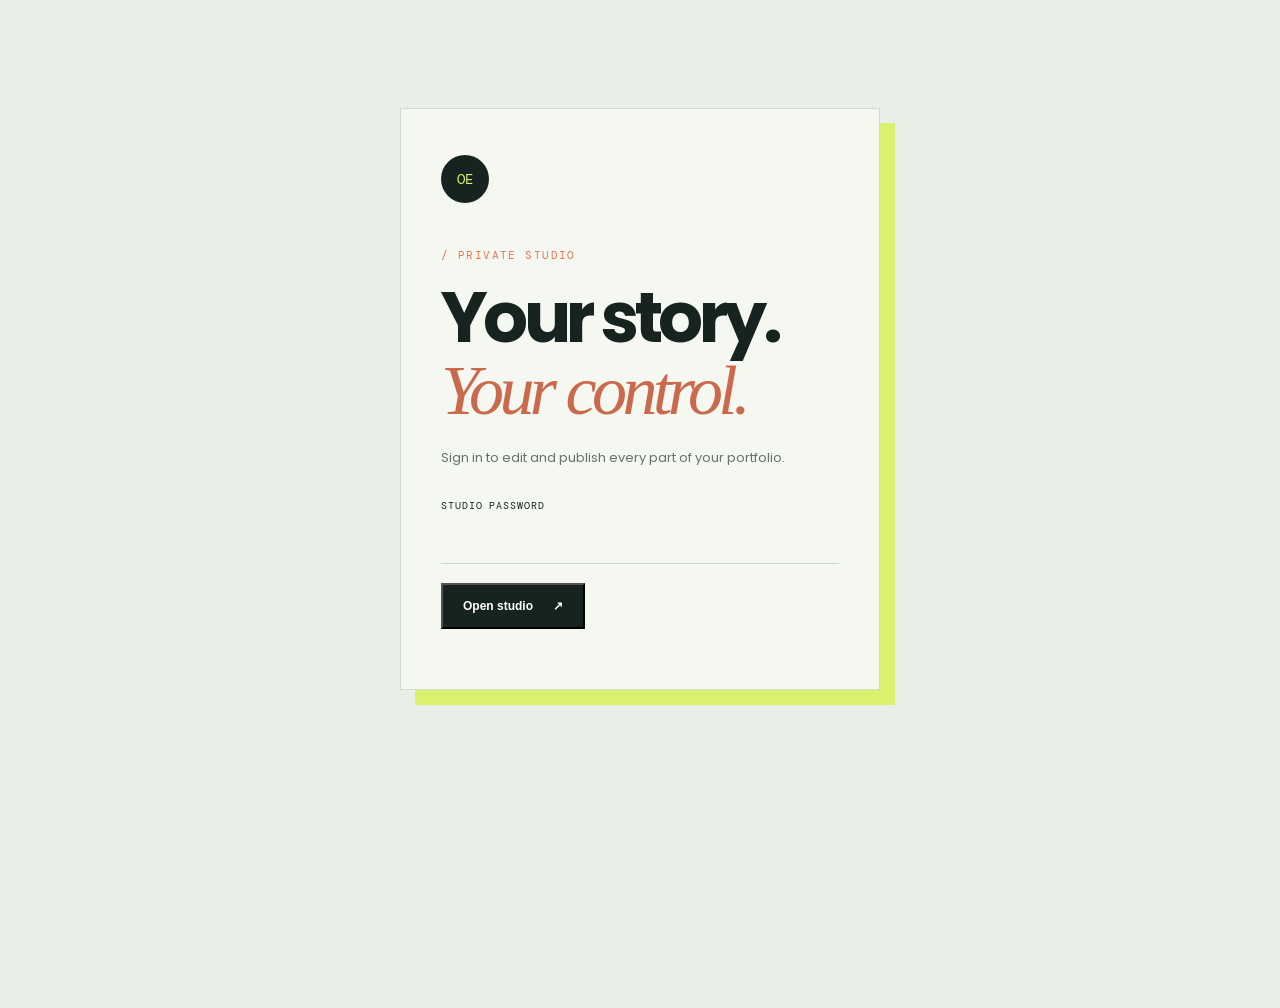
==== admin.html @ 967d9312 "Build visual portfolio studio Co-authored-by: Copilot App <223556219+Copilot@users.noreply.github.co" ====
<!doctype html>
<html lang="en">
<head><meta charset="utf-8"><meta name="viewport" content="width=device-width,initial-scale=1"><title>Omar Elbedawy — Studio</title><link rel="preconnect" href="https://fonts.googleapis.com"><link rel="preconnect" href="https://fonts.gstatic.com" crossorigin><link href="https://fonts.googleapis.com/css2?family=DM+Mono&family=Poppins:wght@400;500;600;700&display=swap" rel="stylesheet"><link rel="stylesheet" href="style.css"><link rel="stylesheet" href="admin.css"></head>
<body class="admin-body">
  <main id="login" class="login-card"><span class="brand-mark">OE</span><div class="section-label">/ PRIVATE STUDIO</div><h1>Your story.<br><em>Your control.</em></h1><p>Sign in to edit and publish every part of your portfolio.</p><form id="login-form"><label>Studio password<input id="password" type="password" required autocomplete="current-password"></label><button class="button button-primary" type="submit">Open studio <span>↗</span></button><small id="login-status"></small></form></main>
  <div id="dashboard" hidden><header class="studio-header"><a class="brand" href="/"><span>OE</span><b>Omar Elbedawy · Studio</b></a><div><span class="save-state" id="save-state">Draft not published</span><button id="logout" class="text-button">Lock studio</button></div></header><main class="studio-main"><div class="studio-intro"><div><div class="section-label">/ CONTENT CONTROL</div><h1>Make it <em>yours.</em></h1></div><p>Edit with fields, preview instantly, then publish globally when it feels right.</p></div>
    <form id="content-form">
      <section class="editor-section"><div class="editor-heading"><span>01</span><div><h2>Hero</h2><p>The first impression.</p></div></div><div class="field-grid"><label>Headline<textarea name="hero-title" rows="2"></textarea><small>Use &lt;em&gt;around words&lt;/em&gt; for the italic accent.</small></label><label>Introduction<textarea name="hero-intro" rows="4"></textarea></label></div></section>
      <section class="editor-section"><div class="editor-heading"><span>02</span><div><h2>About</h2><p>Your point of view.</p></div></div><div class="field-grid"><label>Heading<textarea name="about-title" rows="2"></textarea></label><label>Lead<textarea name="about-lead" rows="3"></textarea></label><label class="full">Body<textarea name="about-copy" rows="4"></textarea></label></div></section>
      <section class="editor-section"><div class="editor-heading"><span>03</span><div><h2>Selected work</h2><p>Show the work you want people to remember.</p></div></div><div id="project-editors"></div></section>
      <section class="editor-section"><div class="editor-heading"><span>04</span><div><h2>Roadmap</h2><p>Your journey, in chapters.</p></div></div><label>Section heading<input name="journey-title"></label><label>Section introduction<textarea name="journey-intro" rows="2"></textarea></label><div id="journey-editors"></div><button type="button" id="add-journey" class="outline-button">+ Add roadmap chapter</button></section>
      <section class="editor-section"><div class="editor-heading"><span>05</span><div><h2>Visibility</h2><p>Choose what is public.</p></div></div><div class="toggle-grid"><label><input type="checkbox" data-visible="about"><span>About</span></label><label><input type="checkbox" data-visible="work"><span>Work</span></label><label><input type="checkbox" data-visible="stack"><span>Toolkit</span></label><label><input type="checkbox" data-visible="journey"><span>Roadmap</span></label><label><input type="checkbox" data-visible="archive"><span>Archive</span></label><label><input type="checkbox" data-visible="contact"><span>Contact</span></label></div></section>
      <section class="editor-section"><div class="editor-heading"><span>06</span><div><h2>Contact</h2><p>Where opportunities find you.</p></div></div><div class="field-grid"><label>Email<input name="contact"></label><label>LinkedIn<input name="linkedin"></label><label>GitHub<input name="github"></label><label>WhatsApp<input name="whatsapp"></label></div></section>
      <section class="editor-section"><div class="editor-heading"><span>07</span><div><h2>Archive</h2><p>Achievements, certificates, and moments.</p></div></div><div class="upload-row"><label>Title<input id="file-title" placeholder="Stanford program certificate"></label><label>Short note<input id="file-description" placeholder="A summer that widened my view"></label><label class="file-picker"><input id="file" type="file"><span id="file-label">Choose image, PDF, video, or any file</span></label><button type="button" id="add-file" class="outline-button">Add to archive</button></div><div id="archive-editors"></div></section>
      <div class="bottom-actions"><button class="button button-primary" type="submit">Publish changes globally <span>↗</span></button><a class="outline-button" href="/" target="_blank">Preview public site ↗</a></div>
    </form></main></div><script src="admin.js"></script>
</body></html>
---- style.css ----
:root{--ink:#17231f;--muted:#64736b;--paper:#f5f7f1;--cream:#e8ede2;--line:#d2dbd0;--lime:#d9f16d;--orange:#ed734f;--serif:Georgia,serif;--mono:"DM Mono",monospace}*{box-sizing:border-box}html{scroll-behavior:smooth}body{margin:0;background:var(--paper);color:var(--ink);font-family:Poppins,Arial,sans-serif;overflow-x:hidden}.cursor-glow{width:280px;height:280px;position:fixed;pointer-events:none;background:radial-gradient(circle,rgba(217,241,109,.18),transparent 65%);transform:translate(-50%,-50%);z-index:0}.site-header{height:84px;display:flex;align-items:center;justify-content:space-between;max-width:1240px;margin:auto;padding:0 32px;position:relative;z-index:5}.brand{display:flex;align-items:center;gap:12px;text-decoration:none;color:var(--ink);font-size:14px;font-weight:600}.brand span{background:var(--ink);color:var(--lime);width:33px;height:33px;display:grid;place-items:center;font:500 11px var(--mono);border-radius:50%}.desktop-nav{display:flex;gap:34px;margin-left:130px}.desktop-nav a,.header-cta,.socials a,footer a{color:var(--ink);font-size:12px;text-decoration:none}.desktop-nav a:hover,.socials a:hover,footer a:hover{color:#c45d40}.header-cta{border-bottom:1px solid var(--ink);padding-bottom:4px}.header-cta span{margin-left:8px}.menu-toggle{display:none;border:0;background:none;font-size:20px}.section-wrap{max-width:1176px;margin:0 auto;padding-left:32px;padding-right:32px}.hero{min-height:670px;display:grid;grid-template-columns:1fr 1fr;align-items:center;gap:50px;padding-top:75px;padding-bottom:90px;position:relative}.eyebrow,.section-label,.project-type,.timeline-date{font:11px var(--mono);letter-spacing:.13em;text-transform:uppercase}.eyebrow{display:flex;align-items:center;gap:11px}.eyebrow i{display:block;width:28px;height:1px;background:var(--orange)}h1{font-size:clamp(48px,6vw,83px);line-height:1.03;letter-spacing:-.065em;margin:26px 0 28px;font-weight:700}h1 em,h2 em{font-family:var(--serif);font-weight:400;color:#cb694d}.hero-intro{max-width:490px;font-size:16px;line-height:1.8;color:var(--muted)}.hero-actions{display:flex;gap:14px;margin-top:35px}.button{padding:14px 20px;text-decoration:none;font-size:12px;font-weight:600;display:inline-flex;align-items:center;gap:20px;transition:.25s}.button-primary{background:var(--ink);color:white}.button-primary:hover{background:var(--orange);transform:translateY(-3px)}.button-ghost{color:var(--ink);border:1px solid var(--line)}.button-ghost:hover{border-color:var(--ink);transform:translateY(-3px)}.hero-meta{display:flex;gap:28px;margin-top:55px;color:var(--muted);font:10px var(--mono)}.hero-meta b{color:var(--orange);margin-right:6px}.hero-art{height:475px;position:relative;display:grid;place-items:center}.art-grid{position:absolute;width:100%;height:100%;background-image:linear-gradient(var(--line) 1px,transparent 1px),linear-gradient(90deg,var(--line) 1px,transparent 1px);background-size:50px 50px;mask-image:linear-gradient(to bottom,transparent,black 20%,black 75%,transparent)}.portrait-card{width:280px;height:365px;background:linear-gradient(135deg,#e9f078,#b4d4ad);position:relative;overflow:hidden;display:flex;align-items:center;justify-content:center;box-shadow:20px 20px 0 #dae3d5;transform:rotate(4deg)}.portrait-card:after{content:"";width:220px;height:330px;border:1px solid rgba(23,35,31,.3);border-radius:50% 48% 45% 53%;position:absolute;transform:rotate(-15deg);background:radial-gradient(ellipse at 55% 32%,#e87150 0 11%,transparent 12%),radial-gradient(ellipse at 47% 55%,#486c54 0 25%,transparent 26%),linear-gradient(145deg,transparent 30%,rgba(255,255,255,.3) 31% 35%,transparent 36%)}.portrait-mark{font-size:210px;line-height:1;font-weight:800;color:rgba(23,35,31,.8);position:absolute;left:23px;bottom:10px;z-index:1}.portrait-caption{position:absolute;right:20px;top:25px;font:10px/1.4 var(--mono);z-index:2}.portrait-index{position:absolute;bottom:17px;right:20px;font:9px var(--mono);z-index:2}.orbit{position:absolute;border:1px solid var(--orange);border-radius:50%;width:440px;height:150px;transform:rotate(-28deg)}.orbit-two{width:360px;height:120px;transform:rotate(60deg);border-color:var(--ink);opacity:.35}.floating-note{position:absolute;background:var(--ink);color:white;padding:12px 15px;font:10px/1.5 var(--mono);box-shadow:7px 7px 0 var(--lime)}.floating-note small{color:var(--lime)}.note-top{top:70px;left:0}.note-bottom{bottom:65px;right:0;transform:rotate(-5deg)}.marquee{background:var(--lime);padding:16px 0;overflow:hidden;white-space:nowrap}.marquee-track{display:flex;align-items:center;justify-content:space-around;gap:44px;min-width:max-content;animation:marquee 25s linear infinite;font:11px var(--mono)}.marquee b{font-size:18px;font-weight:400}@keyframes marquee{to{transform:translateX(-25%)}}.section-label{color:var(--orange)}h2{font-size:clamp(36px,4vw,60px);line-height:1.07;letter-spacing:-.055em;margin:22px 0;font-weight:600}.intro-section{padding-top:140px;padding-bottom:120px}.intro-layout{display:grid;grid-template-columns:1fr 1fr;gap:100px}.intro-layout h2{margin-top:0}.large-copy{font-size:21px;line-height:1.55;margin:0 0 23px}.muted-copy,.section-heading>p{color:var(--muted);line-height:1.75;font-size:14px}.stats-row{display:flex;border-top:1px solid var(--line);margin-top:86px;padding-top:25px;gap:16%;}.stats-row>div{display:flex;gap:14px;align-items:flex-start}.stats-row strong{font-size:45px;letter-spacing:-.07em}.stats-row strong span{font-size:20px;color:var(--orange)}.stats-row small{font:10px/1.4 var(--mono);color:var(--muted);margin-top:9px}.work-section{padding-top:100px;padding-bottom:140px}.section-heading{display:flex;justify-content:space-between;align-items:end;margin-bottom:48px}.section-heading>p{max-width:260px;margin:0}.projects{display:grid;grid-template-columns:1.35fr 1fr 1fr;gap:14px}.project-card{background:var(--cream);min-height:370px;padding:27px 25px;display:flex;flex-direction:column;transition:transform .3s,background .3s}.project-card:hover{transform:translateY(-8px);background:#e3ebd8}.project-featured{background:var(--ink);color:white}.project-featured:hover{background:#283b32}.project-top{display:flex;justify-content:space-between;align-items:center;font:10px var(--mono)}.project-number{color:var(--orange)}.project-type{color:var(--muted);font-size:9px}.project-featured .project-type{color:#a9b5ae}.project-card h3{font-size:30px;letter-spacing:-.05em;margin:90px 0 13px}.project-card h3 span:last-child{font-size:20px;float:right;color:var(--orange)}.project-card h3 .arabic{font-size:22px;font-weight:400;font-family:serif;margin-left:8px}.project-card p{font-size:12px;color:var(--muted);line-height:1.75;margin:0}.project-featured p{color:#b3c2ba}.project-bottom{margin-top:auto;padding-top:27px}.tags{display:flex;gap:6px;flex-wrap:wrap}.tags span{font:9px var(--mono);border:1px solid var(--line);padding:6px 8px}.project-featured .tags span{border-color:#52645a}.project-arrow{display:block;margin-top:20px;font:10px var(--mono)}.stack-section{padding-bottom:150px}.stack-layout{display:grid;grid-template-columns:1fr 1fr;gap:100px;margin-top:40px}.stack-layout h2{margin-top:0}.stack-group{border-top:1px solid var(--line);padding-top:20px;margin-bottom:42px}.stack-group h3{font-size:14px;font-weight:500;margin:0 0 20px;display:flex;justify-content:space-between}.stack-group h3 span{font:10px var(--mono);color:var(--orange)}.skill-list{display:flex;flex-wrap:wrap;gap:8px}.skill-list span{font-size:12px;padding:10px 13px;border:1px solid var(--line);transition:.2s}.skill-list span:hover{background:var(--lime);border-color:var(--lime);transform:rotate(-2deg)}.journey-section{padding-bottom:150px}.timeline{margin-top:55px;border-top:1px solid var(--line)}.timeline-item{display:grid;grid-template-columns:170px 1fr 10px;gap:50px;padding:30px 0;border-bottom:1px solid var(--line);position:relative}.timeline-date{padding-top:4px;color:var(--orange);font-size:10px}.timeline-item h3{font-size:18px;margin:0 0 9px}.timeline-item p{color:var(--muted);font-size:13px;line-height:1.7;margin:0;max-width:650px}.timeline-dot{width:9px;height:9px;border-radius:50%;background:var(--line);margin-top:7px}.current .timeline-dot{background:var(--orange);box-shadow:0 0 0 5px #f7ded7}.additions-section{padding-bottom:120px}.dynamic-empty{border-top:1px solid var(--line);padding-top:25px;color:var(--muted);font:12px var(--mono)}.dynamic-grid{display:grid;grid-template-columns:repeat(3,1fr);gap:14px;margin-top:25px}.dynamic-card{border:1px solid var(--line);padding:22px;background:#fff}.dynamic-card img{width:100%;height:170px;object-fit:cover;margin:-22px -22px 18px;width:calc(100% + 44px)}.dynamic-card h3{font-size:16px;margin:0 0 8px}.dynamic-card p{font-size:12px;color:var(--muted);line-height:1.6}.contact-section{background:var(--orange);color:#fff}.contact-inner{padding-top:110px;padding-bottom:100px}.contact-inner .section-label{color:#ffe0d5}.contact-inner h2{font-size:clamp(48px,6vw,85px);margin:25px 0;color:var(--ink)}.contact-inner h2 em{color:#fff}.contact-inner>p{max-width:430px;line-height:1.7;font-size:14px}.email-link{display:inline-block;color:var(--ink);font-size:clamp(18px,2.4vw,30px);font-weight:600;text-decoration:none;border-bottom:2px solid var(--ink);padding-bottom:7px;margin-top:35px}.email-link span{font-size:20px;margin-left:20px}.socials{display:flex;gap:30px;margin-top:80px}.socials a{font:11px var(--mono);color:var(--ink)}footer{background:var(--ink);color:#a9b5ae}.footer-inner{height:75px;display:flex;align-items:center;justify-content:space-between;font:10px var(--mono)}footer a{color:var(--lime);font:10px var(--mono)}.reveal{animation:rise .8s ease both}.reveal-delay{animation-delay:.2s}@keyframes rise{from{opacity:0;transform:translateY(24px)}to{opacity:1;transform:none}}@media(max-width:800px){.desktop-nav,.header-cta{display:none}.menu-toggle{display:block}.site-header{height:70px;padding:0 20px}.section-wrap{padding-left:20px;padding-right:20px}.hero{display:block;padding-top:55px;min-height:auto}.hero-art{height:420px;margin-top:40px}.hero-meta{gap:15px;flex-direction:column;margin-top:35px}.intro-section,.work-section,.stack-section,.journey-section{padding-top:85px;padding-bottom:90px}.intro-layout,.stack-layout{grid-template-columns:1fr;gap:30px}.stats-row{gap:20px;margin-top:50px;justify-content:space-between}.stats-row>div{display:block}.stats-row strong{font-size:35px;display:block}.stats-row small{display:block}.section-heading{display:block}.section-heading>p{margin-top:20px}.projects{grid-template-columns:1fr}.project-card{min-height:330px}.project-card h3{margin-top:70px}.timeline-item{grid-template-columns:90px 1fr 8px;gap:15px}.timeline-item h3{font-size:15px}.dynamic-grid{grid-template-columns:1fr}.contact-inner{padding-top:80px;padding-bottom:70px}.socials{margin-top:55px;gap:17px}.footer-inner{height:auto;padding-top:25px;padding-bottom:25px;gap:15px;flex-wrap:wrap}.floating-note{font-size:9px}.note-top{left:-5px}.portrait-card{width:245px;height:330px}}
---- admin.css ----
.admin-body{background:#e9eee6;min-height:100vh}.login-card{max-width:480px;margin:12vh auto;padding:46px 40px;background:var(--paper);border:1px solid var(--line);box-shadow:15px 15px 0 var(--lime)}.brand-mark{display:grid;place-items:center;width:48px;height:48px;background:var(--ink);color:var(--lime);border-radius:50%;font:14px var(--mono);margin-bottom:45px}.login-card h1{font-size:clamp(42px,7vw,70px);margin:20px 0}.login-card p{color:var(--muted);font-size:13px;line-height:1.7}.login-card form{margin-top:30px}.login-card label,.editor-section label{display:block;font:10px var(--mono);letter-spacing:.09em;text-transform:uppercase;margin-bottom:19px}.login-card input,.editor-section input,.editor-section textarea{font:13px Poppins,sans-serif;color:var(--ink);display:block;width:100%;padding:12px 0;border:0;border-bottom:1px solid var(--line);background:transparent;outline:none;margin-top:7px}.editor-section textarea{resize:vertical}.login-card input:focus,.editor-section input:focus,.editor-section textarea:focus{border-color:var(--orange)}.login-card small{display:block;color:var(--orange);font:10px var(--mono);margin-top:14px}.studio-header{height:75px;padding:0 5vw;display:flex;align-items:center;justify-content:space-between;border-bottom:1px solid var(--line);background:var(--paper)}.studio-header>div{display:flex;align-items:center;gap:25px}.save-state{font:10px var(--mono);color:var(--muted)}.text-button{background:none;border:0;color:var(--orange);font:10px var(--mono);cursor:pointer}.studio-main{max-width:1000px;margin:0 auto;padding:65px 32px 100px}.studio-intro{display:flex;justify-content:space-between;align-items:end;border-bottom:1px solid var(--line);padding-bottom:40px;margin-bottom:15px}.studio-intro h1{font-size:clamp(52px,7vw,84px);margin:20px 0 0}.studio-intro p{max-width:260px;color:var(--muted);font-size:13px;line-height:1.7}.editor-section{background:var(--paper);border:1px solid var(--line);padding:32px;margin-top:15px}.editor-heading{display:flex;gap:24px;align-items:flex-start;margin-bottom:32px}.editor-heading>span{font:11px var(--mono);color:var(--orange);padding-top:6px}.editor-heading h2{font-size:24px;margin:0 0 5px;letter-spacing:-.04em}.editor-heading p{font-size:12px;color:var(--muted);margin:0}.field-grid{display:grid;grid-template-columns:1fr 1fr;gap:0 35px}.field-grid .full{grid-column:1/-1}.editor-section label small{font:9px var(--mono);color:var(--muted);display:block;margin-top:8px}.editor-card{border-left:3px solid var(--lime);background:#edf1e9;padding:22px;margin:12px 0}.editor-card-header{display:flex;justify-content:space-between;align-items:center;margin-bottom:10px}.editor-card-header strong{font-size:15px}.remove-button{background:none;border:0;color:var(--orange);font:10px var(--mono);cursor:pointer}.toggle-grid{display:grid;grid-template-columns:repeat(3,1fr);gap:10px}.toggle-grid label{margin:0;text-transform:none;letter-spacing:0;font:12px Poppins}.toggle-grid label span{display:block;border:1px solid var(--line);padding:14px;cursor:pointer}.toggle-grid input{display:none}.toggle-grid input:checked+span{background:var(--lime);border-color:var(--lime)}.outline-button{display:inline-block;border:1px solid var(--ink);background:transparent;color:var(--ink);padding:12px 16px;font:11px var(--mono);text-decoration:none;cursor:pointer}.outline-button:hover{background:var(--lime);border-color:var(--lime)}.upload-row{display:grid;grid-template-columns:1fr 1fr;gap:0 25px}.file-picker{grid-column:1/-1;border:1px dashed var(--line);padding:24px;text-align:center;cursor:pointer}.file-picker input{display:none}.file-picker span{font:11px var(--mono);color:var(--muted)}.upload-row .outline-button{justify-self:start}.archive-row{display:flex;justify-content:space-between;align-items:center;border-bottom:1px solid var(--line);padding:14px 0;font-size:12px}.archive-row small{display:block;color:var(--muted);font:10px var(--mono);margin-top:4px}.bottom-actions{display:flex;gap:12px;align-items:center;margin-top:25px}.bottom-actions .button{border:0;cursor:pointer}.status-good{color:#46755a!important}.status-bad{color:var(--orange)!important}@media(max-width:700px){.login-card{margin:7vh 20px;padding:30px 25px}.studio-header{padding:0 20px}.studio-header b{display:none}.studio-main{padding:45px 20px}.studio-intro{display:block}.studio-intro p{margin-top:25px}.editor-section{padding:22px}.field-grid,.upload-row,.toggle-grid{grid-template-columns:1fr}.field-grid .full,.file-picker{grid-column:auto}.bottom-actions{align-items:stretch;flex-direction:column}.bottom-actions .outline-button{text-align:center}}
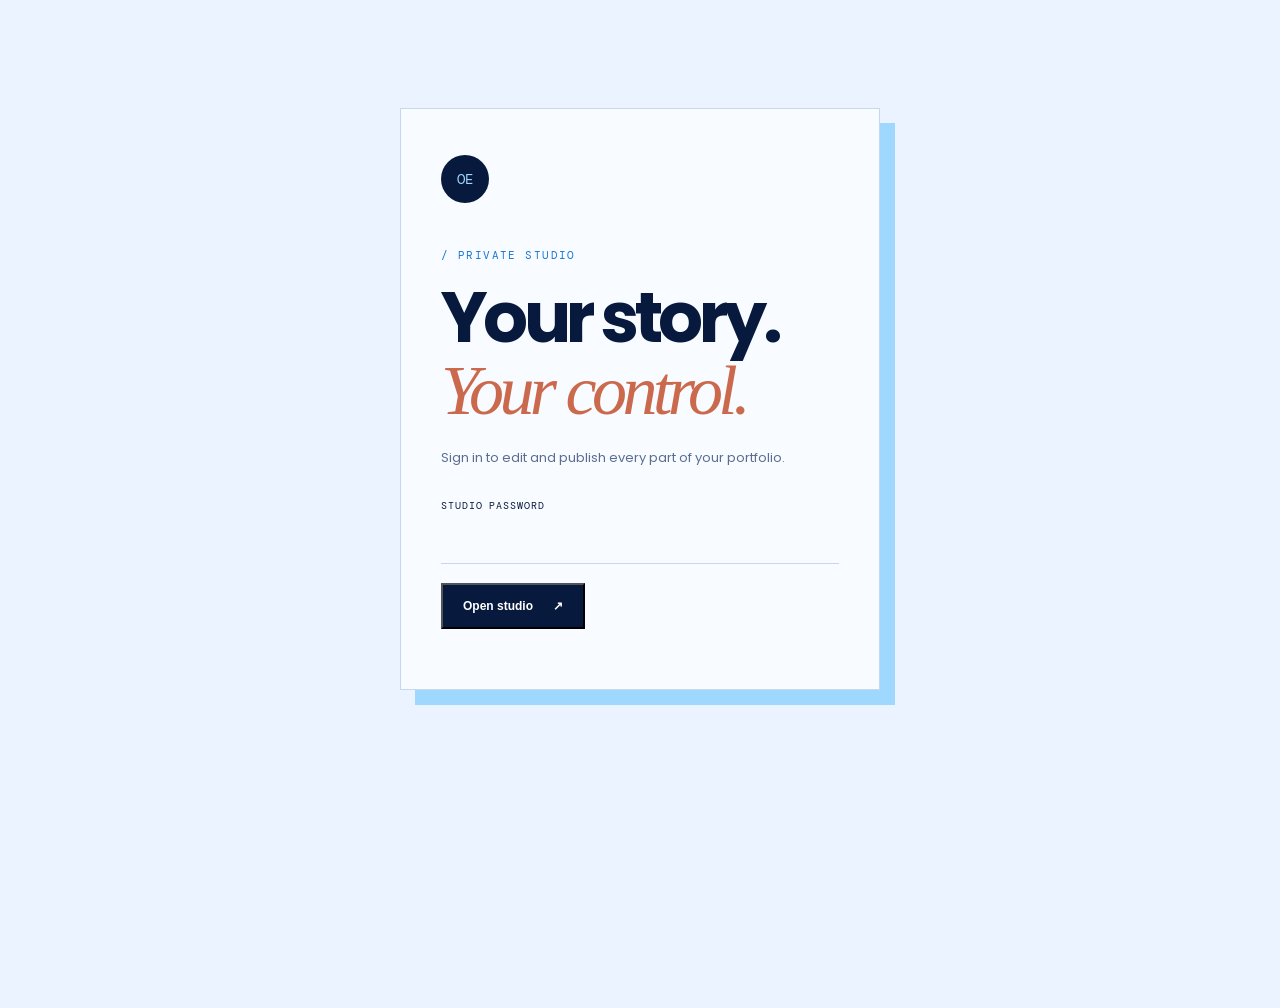
==== commit 20f6baea: "Refresh portfolio theme and studio Co-authored-by: Copilot App <223556219+Copilot@users.noreply.gith" ====
--- a/admin.html
+++ b/admin.html
@@ -1,6 +1,6 @@
 <!doctype html>
 <html lang="en">
-<head><meta charset="utf-8"><meta name="viewport" content="width=device-width,initial-scale=1"><title>Omar Elbedawy — Studio</title><link rel="preconnect" href="https://fonts.googleapis.com"><link rel="preconnect" href="https://fonts.gstatic.com" crossorigin><link href="https://fonts.googleapis.com/css2?family=DM+Mono&family=Poppins:wght@400;500;600;700&display=swap" rel="stylesheet"><link rel="stylesheet" href="style.css"><link rel="stylesheet" href="admin.css"></head>
+<head><meta charset="utf-8"><meta name="viewport" content="width=device-width,initial-scale=1"><title>Omar Elbedawy — Studio</title><link rel="preconnect" href="https://fonts.googleapis.com"><link rel="preconnect" href="https://fonts.gstatic.com" crossorigin><link href="https://fonts.googleapis.com/css2?family=DM+Mono&family=Poppins:wght@400;500;600;700&display=swap" rel="stylesheet"><link rel="icon" type="image/png" href="/favicon/favicon-96x96.png" sizes="96x96"><link rel="icon" type="image/svg+xml" href="/favicon/favicon.svg"><link rel="shortcut icon" href="/favicon/favicon.ico"><link rel="apple-touch-icon" sizes="180x180" href="/favicon/apple-touch-icon.png"><link rel="manifest" href="/favicon/site.webmanifest"><link rel="stylesheet" href="style.css"><link rel="stylesheet" href="admin.css"></head>
 <body class="admin-body">
   <main id="login" class="login-card"><span class="brand-mark">OE</span><div class="section-label">/ PRIVATE STUDIO</div><h1>Your story.<br><em>Your control.</em></h1><p>Sign in to edit and publish every part of your portfolio.</p><form id="login-form"><label>Studio password<input id="password" type="password" required autocomplete="current-password"></label><button class="button button-primary" type="submit">Open studio <span>↗</span></button><small id="login-status"></small></form></main>
   <div id="dashboard" hidden><header class="studio-header"><a class="brand" href="/"><span>OE</span><b>Omar Elbedawy · Studio</b></a><div><span class="save-state" id="save-state">Draft not published</span><button id="logout" class="text-button">Lock studio</button></div></header><main class="studio-main"><div class="studio-intro"><div><div class="section-label">/ CONTENT CONTROL</div><h1>Make it <em>yours.</em></h1></div><p>Edit with fields, preview instantly, then publish globally when it feels right.</p></div>
@@ -11,7 +11,8 @@
       <section class="editor-section"><div class="editor-heading"><span>04</span><div><h2>Roadmap</h2><p>Your journey, in chapters.</p></div></div><label>Section heading<input name="journey-title"></label><label>Section introduction<textarea name="journey-intro" rows="2"></textarea></label><div id="journey-editors"></div><button type="button" id="add-journey" class="outline-button">+ Add roadmap chapter</button></section>
       <section class="editor-section"><div class="editor-heading"><span>05</span><div><h2>Visibility</h2><p>Choose what is public.</p></div></div><div class="toggle-grid"><label><input type="checkbox" data-visible="about"><span>About</span></label><label><input type="checkbox" data-visible="work"><span>Work</span></label><label><input type="checkbox" data-visible="stack"><span>Toolkit</span></label><label><input type="checkbox" data-visible="journey"><span>Roadmap</span></label><label><input type="checkbox" data-visible="archive"><span>Archive</span></label><label><input type="checkbox" data-visible="contact"><span>Contact</span></label></div></section>
       <section class="editor-section"><div class="editor-heading"><span>06</span><div><h2>Contact</h2><p>Where opportunities find you.</p></div></div><div class="field-grid"><label>Email<input name="contact"></label><label>LinkedIn<input name="linkedin"></label><label>GitHub<input name="github"></label><label>WhatsApp<input name="whatsapp"></label></div></section>
-      <section class="editor-section"><div class="editor-heading"><span>07</span><div><h2>Archive</h2><p>Achievements, certificates, and moments.</p></div></div><div class="upload-row"><label>Title<input id="file-title" placeholder="Stanford program certificate"></label><label>Short note<input id="file-description" placeholder="A summer that widened my view"></label><label class="file-picker"><input id="file" type="file"><span id="file-label">Choose image, PDF, video, or any file</span></label><button type="button" id="add-file" class="outline-button">Add to archive</button></div><div id="archive-editors"></div></section>
+      <section class="editor-section"><div class="editor-heading"><span>07</span><div><h2>Visual direction</h2><p>Use a hosted image as the hero background. Leave blank for the abstract artwork.</p></div></div><label>Hero background image URL<input name="hero-image" type="url" placeholder="https://images.example.com/hero.jpg"></label></section>
+      <section class="editor-section"><div class="editor-heading"><span>08</span><div><h2>Archive</h2><p>Achievements, certificates, and moments.</p></div></div><div class="upload-row"><label>Title<input id="file-title" placeholder="Stanford program certificate"></label><label>Short note<input id="file-description" placeholder="A summer that widened my view"></label><label class="file-picker"><input id="file" type="file"><span id="file-label">Choose image, PDF, video, or any file</span></label><button type="button" id="add-file" class="outline-button">Add to archive</button></div><div id="archive-editors"></div></section>
       <div class="bottom-actions"><button class="button button-primary" type="submit">Publish changes globally <span>↗</span></button><a class="outline-button" href="/" target="_blank">Preview public site ↗</a></div>
     </form></main></div><script src="admin.js"></script>
 </body></html>
--- a/style.css
+++ b/style.css
@@ -1 +1,4 @@
-:root{--ink:#17231f;--muted:#64736b;--paper:#f5f7f1;--cream:#e8ede2;--line:#d2dbd0;--lime:#d9f16d;--orange:#ed734f;--serif:Georgia,serif;--mono:"DM Mono",monospace}*{box-sizing:border-box}html{scroll-behavior:smooth}body{margin:0;background:var(--paper);color:var(--ink);font-family:Poppins,Arial,sans-serif;overflow-x:hidden}.cursor-glow{width:280px;height:280px;position:fixed;pointer-events:none;background:radial-gradient(circle,rgba(217,241,109,.18),transparent 65%);transform:translate(-50%,-50%);z-index:0}.site-header{height:84px;display:flex;align-items:center;justify-content:space-between;max-width:1240px;margin:auto;padding:0 32px;position:relative;z-index:5}.brand{display:flex;align-items:center;gap:12px;text-decoration:none;color:var(--ink);font-size:14px;font-weight:600}.brand span{background:var(--ink);color:var(--lime);width:33px;height:33px;display:grid;place-items:center;font:500 11px var(--mono);border-radius:50%}.desktop-nav{display:flex;gap:34px;margin-left:130px}.desktop-nav a,.header-cta,.socials a,footer a{color:var(--ink);font-size:12px;text-decoration:none}.desktop-nav a:hover,.socials a:hover,footer a:hover{color:#c45d40}.header-cta{border-bottom:1px solid var(--ink);padding-bottom:4px}.header-cta span{margin-left:8px}.menu-toggle{display:none;border:0;background:none;font-size:20px}.section-wrap{max-width:1176px;margin:0 auto;padding-left:32px;padding-right:32px}.hero{min-height:670px;display:grid;grid-template-columns:1fr 1fr;align-items:center;gap:50px;padding-top:75px;padding-bottom:90px;position:relative}.eyebrow,.section-label,.project-type,.timeline-date{font:11px var(--mono);letter-spacing:.13em;text-transform:uppercase}.eyebrow{display:flex;align-items:center;gap:11px}.eyebrow i{display:block;width:28px;height:1px;background:var(--orange)}h1{font-size:clamp(48px,6vw,83px);line-height:1.03;letter-spacing:-.065em;margin:26px 0 28px;font-weight:700}h1 em,h2 em{font-family:var(--serif);font-weight:400;color:#cb694d}.hero-intro{max-width:490px;font-size:16px;line-height:1.8;color:var(--muted)}.hero-actions{display:flex;gap:14px;margin-top:35px}.button{padding:14px 20px;text-decoration:none;font-size:12px;font-weight:600;display:inline-flex;align-items:center;gap:20px;transition:.25s}.button-primary{background:var(--ink);color:white}.button-primary:hover{background:var(--orange);transform:translateY(-3px)}.button-ghost{color:var(--ink);border:1px solid var(--line)}.button-ghost:hover{border-color:var(--ink);transform:translateY(-3px)}.hero-meta{display:flex;gap:28px;margin-top:55px;color:var(--muted);font:10px var(--mono)}.hero-meta b{color:var(--orange);margin-right:6px}.hero-art{height:475px;position:relative;display:grid;place-items:center}.art-grid{position:absolute;width:100%;height:100%;background-image:linear-gradient(var(--line) 1px,transparent 1px),linear-gradient(90deg,var(--line) 1px,transparent 1px);background-size:50px 50px;mask-image:linear-gradient(to bottom,transparent,black 20%,black 75%,transparent)}.portrait-card{width:280px;height:365px;background:linear-gradient(135deg,#e9f078,#b4d4ad);position:relative;overflow:hidden;display:flex;align-items:center;justify-content:center;box-shadow:20px 20px 0 #dae3d5;transform:rotate(4deg)}.portrait-card:after{content:"";width:220px;height:330px;border:1px solid rgba(23,35,31,.3);border-radius:50% 48% 45% 53%;position:absolute;transform:rotate(-15deg);background:radial-gradient(ellipse at 55% 32%,#e87150 0 11%,transparent 12%),radial-gradient(ellipse at 47% 55%,#486c54 0 25%,transparent 26%),linear-gradient(145deg,transparent 30%,rgba(255,255,255,.3) 31% 35%,transparent 36%)}.portrait-mark{font-size:210px;line-height:1;font-weight:800;color:rgba(23,35,31,.8);position:absolute;left:23px;bottom:10px;z-index:1}.portrait-caption{position:absolute;right:20px;top:25px;font:10px/1.4 var(--mono);z-index:2}.portrait-index{position:absolute;bottom:17px;right:20px;font:9px var(--mono);z-index:2}.orbit{position:absolute;border:1px solid var(--orange);border-radius:50%;width:440px;height:150px;transform:rotate(-28deg)}.orbit-two{width:360px;height:120px;transform:rotate(60deg);border-color:var(--ink);opacity:.35}.floating-note{position:absolute;background:var(--ink);color:white;padding:12px 15px;font:10px/1.5 var(--mono);box-shadow:7px 7px 0 var(--lime)}.floating-note small{color:var(--lime)}.note-top{top:70px;left:0}.note-bottom{bottom:65px;right:0;transform:rotate(-5deg)}.marquee{background:var(--lime);padding:16px 0;overflow:hidden;white-space:nowrap}.marquee-track{display:flex;align-items:center;justify-content:space-around;gap:44px;min-width:max-content;animation:marquee 25s linear infinite;font:11px var(--mono)}.marquee b{font-size:18px;font-weight:400}@keyframes marquee{to{transform:translateX(-25%)}}.section-label{color:var(--orange)}h2{font-size:clamp(36px,4vw,60px);line-height:1.07;letter-spacing:-.055em;margin:22px 0;font-weight:600}.intro-section{padding-top:140px;padding-bottom:120px}.intro-layout{display:grid;grid-template-columns:1fr 1fr;gap:100px}.intro-layout h2{margin-top:0}.large-copy{font-size:21px;line-height:1.55;margin:0 0 23px}.muted-copy,.section-heading>p{color:var(--muted);line-height:1.75;font-size:14px}.stats-row{display:flex;border-top:1px solid var(--line);margin-top:86px;padding-top:25px;gap:16%;}.stats-row>div{display:flex;gap:14px;align-items:flex-start}.stats-row strong{font-size:45px;letter-spacing:-.07em}.stats-row strong span{font-size:20px;color:var(--orange)}.stats-row small{font:10px/1.4 var(--mono);color:var(--muted);margin-top:9px}.work-section{padding-top:100px;padding-bottom:140px}.section-heading{display:flex;justify-content:space-between;align-items:end;margin-bottom:48px}.section-heading>p{max-width:260px;margin:0}.projects{display:grid;grid-template-columns:1.35fr 1fr 1fr;gap:14px}.project-card{background:var(--cream);min-height:370px;padding:27px 25px;display:flex;flex-direction:column;transition:transform .3s,background .3s}.project-card:hover{transform:translateY(-8px);background:#e3ebd8}.project-featured{background:var(--ink);color:white}.project-featured:hover{background:#283b32}.project-top{display:flex;justify-content:space-between;align-items:center;font:10px var(--mono)}.project-number{color:var(--orange)}.project-type{color:var(--muted);font-size:9px}.project-featured .project-type{color:#a9b5ae}.project-card h3{font-size:30px;letter-spacing:-.05em;margin:90px 0 13px}.project-card h3 span:last-child{font-size:20px;float:right;color:var(--orange)}.project-card h3 .arabic{font-size:22px;font-weight:400;font-family:serif;margin-left:8px}.project-card p{font-size:12px;color:var(--muted);line-height:1.75;margin:0}.project-featured p{color:#b3c2ba}.project-bottom{margin-top:auto;padding-top:27px}.tags{display:flex;gap:6px;flex-wrap:wrap}.tags span{font:9px var(--mono);border:1px solid var(--line);padding:6px 8px}.project-featured .tags span{border-color:#52645a}.project-arrow{display:block;margin-top:20px;font:10px var(--mono)}.stack-section{padding-bottom:150px}.stack-layout{display:grid;grid-template-columns:1fr 1fr;gap:100px;margin-top:40px}.stack-layout h2{margin-top:0}.stack-group{border-top:1px solid var(--line);padding-top:20px;margin-bottom:42px}.stack-group h3{font-size:14px;font-weight:500;margin:0 0 20px;display:flex;justify-content:space-between}.stack-group h3 span{font:10px var(--mono);color:var(--orange)}.skill-list{display:flex;flex-wrap:wrap;gap:8px}.skill-list span{font-size:12px;padding:10px 13px;border:1px solid var(--line);transition:.2s}.skill-list span:hover{background:var(--lime);border-color:var(--lime);transform:rotate(-2deg)}.journey-section{padding-bottom:150px}.timeline{margin-top:55px;border-top:1px solid var(--line)}.timeline-item{display:grid;grid-template-columns:170px 1fr 10px;gap:50px;padding:30px 0;border-bottom:1px solid var(--line);position:relative}.timeline-date{padding-top:4px;color:var(--orange);font-size:10px}.timeline-item h3{font-size:18px;margin:0 0 9px}.timeline-item p{color:var(--muted);font-size:13px;line-height:1.7;margin:0;max-width:650px}.timeline-dot{width:9px;height:9px;border-radius:50%;background:var(--line);margin-top:7px}.current .timeline-dot{background:var(--orange);box-shadow:0 0 0 5px #f7ded7}.additions-section{padding-bottom:120px}.dynamic-empty{border-top:1px solid var(--line);padding-top:25px;color:var(--muted);font:12px var(--mono)}.dynamic-grid{display:grid;grid-template-columns:repeat(3,1fr);gap:14px;margin-top:25px}.dynamic-card{border:1px solid var(--line);padding:22px;background:#fff}.dynamic-card img{width:100%;height:170px;object-fit:cover;margin:-22px -22px 18px;width:calc(100% + 44px)}.dynamic-card h3{font-size:16px;margin:0 0 8px}.dynamic-card p{font-size:12px;color:var(--muted);line-height:1.6}.contact-section{background:var(--orange);color:#fff}.contact-inner{padding-top:110px;padding-bottom:100px}.contact-inner .section-label{color:#ffe0d5}.contact-inner h2{font-size:clamp(48px,6vw,85px);margin:25px 0;color:var(--ink)}.contact-inner h2 em{color:#fff}.contact-inner>p{max-width:430px;line-height:1.7;font-size:14px}.email-link{display:inline-block;color:var(--ink);font-size:clamp(18px,2.4vw,30px);font-weight:600;text-decoration:none;border-bottom:2px solid var(--ink);padding-bottom:7px;margin-top:35px}.email-link span{font-size:20px;margin-left:20px}.socials{display:flex;gap:30px;margin-top:80px}.socials a{font:11px var(--mono);color:var(--ink)}footer{background:var(--ink);color:#a9b5ae}.footer-inner{height:75px;display:flex;align-items:center;justify-content:space-between;font:10px var(--mono)}footer a{color:var(--lime);font:10px var(--mono)}.reveal{animation:rise .8s ease both}.reveal-delay{animation-delay:.2s}@keyframes rise{from{opacity:0;transform:translateY(24px)}to{opacity:1;transform:none}}@media(max-width:800px){.desktop-nav,.header-cta{display:none}.menu-toggle{display:block}.site-header{height:70px;padding:0 20px}.section-wrap{padding-left:20px;padding-right:20px}.hero{display:block;padding-top:55px;min-height:auto}.hero-art{height:420px;margin-top:40px}.hero-meta{gap:15px;flex-direction:column;margin-top:35px}.intro-section,.work-section,.stack-section,.journey-section{padding-top:85px;padding-bottom:90px}.intro-layout,.stack-layout{grid-template-columns:1fr;gap:30px}.stats-row{gap:20px;margin-top:50px;justify-content:space-between}.stats-row>div{display:block}.stats-row strong{font-size:35px;display:block}.stats-row small{display:block}.section-heading{display:block}.section-heading>p{margin-top:20px}.projects{grid-template-columns:1fr}.project-card{min-height:330px}.project-card h3{margin-top:70px}.timeline-item{grid-template-columns:90px 1fr 8px;gap:15px}.timeline-item h3{font-size:15px}.dynamic-grid{grid-template-columns:1fr}.contact-inner{padding-top:80px;padding-bottom:70px}.socials{margin-top:55px;gap:17px}.footer-inner{height:auto;padding-top:25px;padding-bottom:25px;gap:15px;flex-wrap:wrap}.floating-note{font-size:9px}.note-top{left:-5px}.portrait-card{width:245px;height:330px}}
+:root{--ink:#071a3d;--muted:#5b6e91;--paper:#f4f8ff;--cream:#e7f0ff;--line:#c7d7ef;--lime:#9ed8ff;--orange:#1877d2;--serif:Georgia,serif;--mono:"DM Mono",monospace}*{box-sizing:border-box}html{scroll-behavior:smooth}body{margin:0;background:var(--paper);color:var(--ink);font-family:Poppins,Arial,sans-serif;overflow-x:hidden}.cursor-glow{width:280px;height:280px;position:fixed;pointer-events:none;background:radial-gradient(circle,rgba(217,241,109,.18),transparent 65%);transform:translate(-50%,-50%);z-index:0}.site-header{height:84px;display:flex;align-items:center;justify-content:space-between;max-width:1240px;margin:auto;padding:0 32px;position:relative;z-index:5}.brand{display:flex;align-items:center;gap:12px;text-decoration:none;color:var(--ink);font-size:14px;font-weight:600}.brand span{background:var(--ink);color:var(--lime);width:33px;height:33px;display:grid;place-items:center;font:500 11px var(--mono);border-radius:50%}.desktop-nav{display:flex;gap:34px;margin-left:130px}.desktop-nav a,.header-cta,.socials a,footer a{color:var(--ink);font-size:12px;text-decoration:none}.desktop-nav a:hover,.socials a:hover,footer a:hover{color:#c45d40}.header-cta{border-bottom:1px solid var(--ink);padding-bottom:4px}.header-cta span{margin-left:8px}.menu-toggle{display:none;border:0;background:none;font-size:20px}.section-wrap{max-width:1176px;margin:0 auto;padding-left:32px;padding-right:32px}.hero{min-height:670px;display:grid;grid-template-columns:1fr 1fr;align-items:center;gap:50px;padding-top:75px;padding-bottom:90px;position:relative}.eyebrow,.section-label,.project-type,.timeline-date{font:11px var(--mono);letter-spacing:.13em;text-transform:uppercase}.eyebrow{display:flex;align-items:center;gap:11px}.eyebrow i{display:block;width:28px;height:1px;background:var(--orange)}h1{font-size:clamp(48px,6vw,83px);line-height:1.03;letter-spacing:-.065em;margin:26px 0 28px;font-weight:700}h1 em,h2 em{font-family:var(--serif);font-weight:400;color:#cb694d}.hero-intro{max-width:490px;font-size:16px;line-height:1.8;color:var(--muted)}.hero-actions{display:flex;gap:14px;margin-top:35px}.button{padding:14px 20px;text-decoration:none;font-size:12px;font-weight:600;display:inline-flex;align-items:center;gap:20px;transition:.25s}.button-primary{background:var(--ink);color:white}.button-primary:hover{background:var(--orange);transform:translateY(-3px)}.button-ghost{color:var(--ink);border:1px solid var(--line)}.button-ghost:hover{border-color:var(--ink);transform:translateY(-3px)}.hero-meta{display:flex;gap:28px;margin-top:55px;color:var(--muted);font:10px var(--mono)}.hero-meta b{color:var(--orange);margin-right:6px}.hero-art{height:475px;position:relative;display:grid;place-items:center}.art-grid{position:absolute;width:100%;height:100%;background-image:linear-gradient(var(--line) 1px,transparent 1px),linear-gradient(90deg,var(--line) 1px,transparent 1px);background-size:50px 50px;mask-image:linear-gradient(to bottom,transparent,black 20%,black 75%,transparent)}.portrait-card{width:280px;height:365px;background:linear-gradient(135deg,#e9f078,#b4d4ad);position:relative;overflow:hidden;display:flex;align-items:center;justify-content:center;box-shadow:20px 20px 0 #dae3d5;transform:rotate(4deg)}.portrait-card:after{content:"";width:220px;height:330px;border:1px solid rgba(23,35,31,.3);border-radius:50% 48% 45% 53%;position:absolute;transform:rotate(-15deg);background:radial-gradient(ellipse at 55% 32%,#e87150 0 11%,transparent 12%),radial-gradient(ellipse at 47% 55%,#486c54 0 25%,transparent 26%),linear-gradient(145deg,transparent 30%,rgba(255,255,255,.3) 31% 35%,transparent 36%)}.portrait-mark{font-size:210px;line-height:1;font-weight:800;color:rgba(23,35,31,.8);position:absolute;left:23px;bottom:10px;z-index:1}.portrait-caption{position:absolute;right:20px;top:25px;font:10px/1.4 var(--mono);z-index:2}.portrait-index{position:absolute;bottom:17px;right:20px;font:9px var(--mono);z-index:2}.orbit{position:absolute;border:1px solid var(--orange);border-radius:50%;width:440px;height:150px;transform:rotate(-28deg)}.orbit-two{width:360px;height:120px;transform:rotate(60deg);border-color:var(--ink);opacity:.35}.floating-note{position:absolute;background:var(--ink);color:white;padding:12px 15px;font:10px/1.5 var(--mono);box-shadow:7px 7px 0 var(--lime)}.floating-note small{color:var(--lime)}.note-top{top:70px;left:0}.note-bottom{bottom:65px;right:0;transform:rotate(-5deg)}.marquee{background:var(--lime);padding:16px 0;overflow:hidden;white-space:nowrap}.marquee-track{display:flex;align-items:center;justify-content:space-around;gap:44px;min-width:max-content;animation:marquee 25s linear infinite;font:11px var(--mono)}.marquee b{font-size:18px;font-weight:400}@keyframes marquee{to{transform:translateX(-25%)}}.section-label{color:var(--orange)}h2{font-size:clamp(36px,4vw,60px);line-height:1.07;letter-spacing:-.055em;margin:22px 0;font-weight:600}.intro-section{padding-top:140px;padding-bottom:120px}.intro-layout{display:grid;grid-template-columns:1fr 1fr;gap:100px}.intro-layout h2{margin-top:0}.large-copy{font-size:21px;line-height:1.55;margin:0 0 23px}.muted-copy,.section-heading>p{color:var(--muted);line-height:1.75;font-size:14px}.stats-row{display:flex;border-top:1px solid var(--line);margin-top:86px;padding-top:25px;gap:16%;}.stats-row>div{display:flex;gap:14px;align-items:flex-start}.stats-row strong{font-size:45px;letter-spacing:-.07em}.stats-row strong span{font-size:20px;color:var(--orange)}.stats-row small{font:10px/1.4 var(--mono);color:var(--muted);margin-top:9px}.work-section{padding-top:100px;padding-bottom:140px}.section-heading{display:flex;justify-content:space-between;align-items:end;margin-bottom:48px}.section-heading>p{max-width:260px;margin:0}.projects{display:grid;grid-template-columns:1.35fr 1fr 1fr;gap:14px}.project-card{background:var(--cream);min-height:370px;padding:27px 25px;display:flex;flex-direction:column;transition:transform .3s,background .3s}.project-card:hover{transform:translateY(-8px);background:#e3ebd8}.project-featured{background:var(--ink);color:white}.project-featured:hover{background:#283b32}.project-top{display:flex;justify-content:space-between;align-items:center;font:10px var(--mono)}.project-number{color:var(--orange)}.project-type{color:var(--muted);font-size:9px}.project-featured .project-type{color:#a9b5ae}.project-card h3{font-size:30px;letter-spacing:-.05em;margin:90px 0 13px}.project-card h3 span:last-child{font-size:20px;float:right;color:var(--orange)}.project-card h3 .arabic{font-size:22px;font-weight:400;font-family:serif;margin-left:8px}.project-card p{font-size:12px;color:var(--muted);line-height:1.75;margin:0}.project-featured p{color:#b3c2ba}.project-bottom{margin-top:auto;padding-top:27px}.tags{display:flex;gap:6px;flex-wrap:wrap}.tags span{font:9px var(--mono);border:1px solid var(--line);padding:6px 8px}.project-featured .tags span{border-color:#52645a}.project-arrow{display:block;margin-top:20px;font:10px var(--mono)}.stack-section{padding-bottom:150px}.stack-layout{display:grid;grid-template-columns:1fr 1fr;gap:100px;margin-top:40px}.stack-layout h2{margin-top:0}.stack-group{border-top:1px solid var(--line);padding-top:20px;margin-bottom:42px}.stack-group h3{font-size:14px;font-weight:500;margin:0 0 20px;display:flex;justify-content:space-between}.stack-group h3 span{font:10px var(--mono);color:var(--orange)}.skill-list{display:flex;flex-wrap:wrap;gap:8px}.skill-list span{font-size:12px;padding:10px 13px;border:1px solid var(--line);transition:.2s}.skill-list span:hover{background:var(--lime);border-color:var(--lime);transform:rotate(-2deg)}.journey-section{padding-bottom:150px}.timeline{margin-top:55px;border-top:1px solid var(--line)}.timeline-item{display:grid;grid-template-columns:170px 1fr 10px;gap:50px;padding:30px 0;border-bottom:1px solid var(--line);position:relative}.timeline-date{padding-top:4px;color:var(--orange);font-size:10px}.timeline-item h3{font-size:18px;margin:0 0 9px}.timeline-item p{color:var(--muted);font-size:13px;line-height:1.7;margin:0;max-width:650px}.timeline-dot{width:9px;height:9px;border-radius:50%;background:var(--line);margin-top:7px}.current .timeline-dot{background:var(--orange);box-shadow:0 0 0 5px #f7ded7}.additions-section{padding-bottom:120px}.dynamic-empty{border-top:1px solid var(--line);padding-top:25px;color:var(--muted);font:12px var(--mono)}.dynamic-grid{display:grid;grid-template-columns:repeat(3,1fr);gap:14px;margin-top:25px}.dynamic-card{border:1px solid var(--line);padding:22px;background:#fff}.dynamic-card img{width:100%;height:170px;object-fit:cover;margin:-22px -22px 18px;width:calc(100% + 44px)}.dynamic-card h3{font-size:16px;margin:0 0 8px}.dynamic-card p{font-size:12px;color:var(--muted);line-height:1.6}.contact-section{background:var(--orange);color:#fff}.contact-inner{padding-top:110px;padding-bottom:100px}.contact-inner .section-label{color:#ffe0d5}.contact-inner h2{font-size:clamp(48px,6vw,85px);margin:25px 0;color:var(--ink)}.contact-inner h2 em{color:#fff}.contact-inner>p{max-width:430px;line-height:1.7;font-size:14px}.email-link{display:inline-block;color:var(--ink);font-size:clamp(18px,2.4vw,30px);font-weight:600;text-decoration:none;border-bottom:2px solid var(--ink);padding-bottom:7px;margin-top:35px}.email-link span{font-size:20px;margin-left:20px}.socials{display:flex;gap:30px;margin-top:80px}.socials a{font:11px var(--mono);color:var(--ink)}footer{background:var(--ink);color:#a9b5ae}.footer-inner{height:75px;display:flex;align-items:center;justify-content:space-between;font:10px var(--mono)}footer a{color:var(--lime);font:10px var(--mono)}.reveal{animation:rise .8s ease both}.reveal-delay{animation-delay:.2s}@keyframes rise{from{opacity:0;transform:translateY(24px)}to{opacity:1;transform:none}}@media(max-width:800px){.desktop-nav,.header-cta{display:none}.menu-toggle{display:block}.site-header{height:70px;padding:0 20px}.section-wrap{padding-left:20px;padding-right:20px}.hero{display:block;padding-top:55px;min-height:auto}.hero-art{height:420px;margin-top:40px}.hero-meta{gap:15px;flex-direction:column;margin-top:35px}.intro-section,.work-section,.stack-section,.journey-section{padding-top:85px;padding-bottom:90px}.intro-layout,.stack-layout{grid-template-columns:1fr;gap:30px}.stats-row{gap:20px;margin-top:50px;justify-content:space-between}.stats-row>div{display:block}.stats-row strong{font-size:35px;display:block}.stats-row small{display:block}.section-heading{display:block}.section-heading>p{margin-top:20px}.projects{grid-template-columns:1fr}.project-card{min-height:330px}.project-card h3{margin-top:70px}.timeline-item{grid-template-columns:90px 1fr 8px;gap:15px}.timeline-item h3{font-size:15px}.dynamic-grid{grid-template-columns:1fr}.contact-inner{padding-top:80px;padding-bottom:70px}.socials{margin-top:55px;gap:17px}.footer-inner{height:auto;padding-top:25px;padding-bottom:25px;gap:15px;flex-wrap:wrap}.floating-note{font-size:9px}.note-top{left:-5px}.portrait-card{width:245px;height:330px}}
+:root{--ink:#071a3d;--muted:#5b6e91;--paper:#f4f8ff;--cream:#e7f0ff;--line:#c7d7ef;--lime:#9ed8ff;--orange:#1877d2;--serif:Georgia,serif;--mono:"DM Mono",monospace}
+.hero{isolation:isolate}.hero:before{content:"";position:absolute;inset:0 0 0 50%;z-index:-1;background:linear-gradient(90deg,var(--paper) 0%,rgba(244,248,255,.82) 28%,rgba(244,248,255,.18)),var(--hero-image);background-position:center;background-size:cover;opacity:.45;pointer-events:none}
+.portrait-card{background:linear-gradient(135deg,#bde8ff,#4e8ed8);box-shadow:20px 20px 0 #c8dcf5}.floating-note{box-shadow:7px 7px 0 var(--lime)}.marquee{background:var(--lime)}.contact-section{background:#1769b0}.contact-inner .section-label{color:#d9efff}
--- a/admin.css
+++ b/admin.css
@@ -1 +1,2 @@
 .admin-body{background:#e9eee6;min-height:100vh}.login-card{max-width:480px;margin:12vh auto;padding:46px 40px;background:var(--paper);border:1px solid var(--line);box-shadow:15px 15px 0 var(--lime)}.brand-mark{display:grid;place-items:center;width:48px;height:48px;background:var(--ink);color:var(--lime);border-radius:50%;font:14px var(--mono);margin-bottom:45px}.login-card h1{font-size:clamp(42px,7vw,70px);margin:20px 0}.login-card p{color:var(--muted);font-size:13px;line-height:1.7}.login-card form{margin-top:30px}.login-card label,.editor-section label{display:block;font:10px var(--mono);letter-spacing:.09em;text-transform:uppercase;margin-bottom:19px}.login-card input,.editor-section input,.editor-section textarea{font:13px Poppins,sans-serif;color:var(--ink);display:block;width:100%;padding:12px 0;border:0;border-bottom:1px solid var(--line);background:transparent;outline:none;margin-top:7px}.editor-section textarea{resize:vertical}.login-card input:focus,.editor-section input:focus,.editor-section textarea:focus{border-color:var(--orange)}.login-card small{display:block;color:var(--orange);font:10px var(--mono);margin-top:14px}.studio-header{height:75px;padding:0 5vw;display:flex;align-items:center;justify-content:space-between;border-bottom:1px solid var(--line);background:var(--paper)}.studio-header>div{display:flex;align-items:center;gap:25px}.save-state{font:10px var(--mono);color:var(--muted)}.text-button{background:none;border:0;color:var(--orange);font:10px var(--mono);cursor:pointer}.studio-main{max-width:1000px;margin:0 auto;padding:65px 32px 100px}.studio-intro{display:flex;justify-content:space-between;align-items:end;border-bottom:1px solid var(--line);padding-bottom:40px;margin-bottom:15px}.studio-intro h1{font-size:clamp(52px,7vw,84px);margin:20px 0 0}.studio-intro p{max-width:260px;color:var(--muted);font-size:13px;line-height:1.7}.editor-section{background:var(--paper);border:1px solid var(--line);padding:32px;margin-top:15px}.editor-heading{display:flex;gap:24px;align-items:flex-start;margin-bottom:32px}.editor-heading>span{font:11px var(--mono);color:var(--orange);padding-top:6px}.editor-heading h2{font-size:24px;margin:0 0 5px;letter-spacing:-.04em}.editor-heading p{font-size:12px;color:var(--muted);margin:0}.field-grid{display:grid;grid-template-columns:1fr 1fr;gap:0 35px}.field-grid .full{grid-column:1/-1}.editor-section label small{font:9px var(--mono);color:var(--muted);display:block;margin-top:8px}.editor-card{border-left:3px solid var(--lime);background:#edf1e9;padding:22px;margin:12px 0}.editor-card-header{display:flex;justify-content:space-between;align-items:center;margin-bottom:10px}.editor-card-header strong{font-size:15px}.remove-button{background:none;border:0;color:var(--orange);font:10px var(--mono);cursor:pointer}.toggle-grid{display:grid;grid-template-columns:repeat(3,1fr);gap:10px}.toggle-grid label{margin:0;text-transform:none;letter-spacing:0;font:12px Poppins}.toggle-grid label span{display:block;border:1px solid var(--line);padding:14px;cursor:pointer}.toggle-grid input{display:none}.toggle-grid input:checked+span{background:var(--lime);border-color:var(--lime)}.outline-button{display:inline-block;border:1px solid var(--ink);background:transparent;color:var(--ink);padding:12px 16px;font:11px var(--mono);text-decoration:none;cursor:pointer}.outline-button:hover{background:var(--lime);border-color:var(--lime)}.upload-row{display:grid;grid-template-columns:1fr 1fr;gap:0 25px}.file-picker{grid-column:1/-1;border:1px dashed var(--line);padding:24px;text-align:center;cursor:pointer}.file-picker input{display:none}.file-picker span{font:11px var(--mono);color:var(--muted)}.upload-row .outline-button{justify-self:start}.archive-row{display:flex;justify-content:space-between;align-items:center;border-bottom:1px solid var(--line);padding:14px 0;font-size:12px}.archive-row small{display:block;color:var(--muted);font:10px var(--mono);margin-top:4px}.bottom-actions{display:flex;gap:12px;align-items:center;margin-top:25px}.bottom-actions .button{border:0;cursor:pointer}.status-good{color:#46755a!important}.status-bad{color:var(--orange)!important}@media(max-width:700px){.login-card{margin:7vh 20px;padding:30px 25px}.studio-header{padding:0 20px}.studio-header b{display:none}.studio-main{padding:45px 20px}.studio-intro{display:block}.studio-intro p{margin-top:25px}.editor-section{padding:22px}.field-grid,.upload-row,.toggle-grid{grid-template-columns:1fr}.field-grid .full,.file-picker{grid-column:auto}.bottom-actions{align-items:stretch;flex-direction:column}.bottom-actions .outline-button{text-align:center}}
+.admin-body{background:#eaf3ff}.editor-section,.studio-header,.login-card{background:#f8fbff}.editor-card{background:#edf5ff;border-left-color:#66b7ee}.toggle-grid input:checked+span{background:#9ed8ff;border-color:#9ed8ff}.outline-button:hover{background:#9ed8ff;border-color:#9ed8ff}
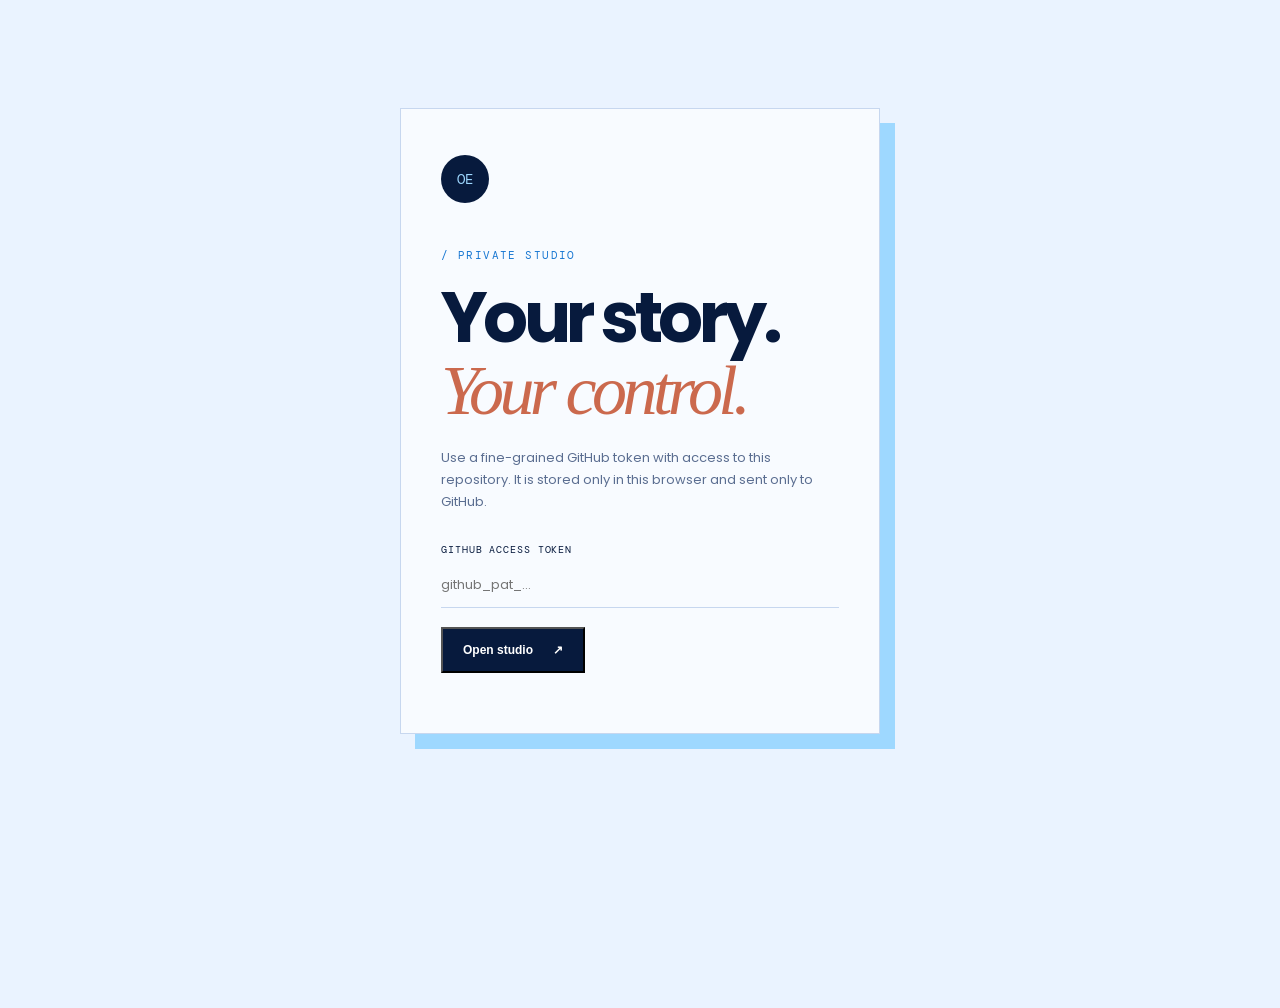
==== commit 597ed350: "Use GitHub token for static studio publishing Co-authored-by: Copilot App <223556219+Copilot@users.n" ====
--- a/admin.html
+++ b/admin.html
@@ -2,7 +2,7 @@
 <html lang="en">
 <head><meta charset="utf-8"><meta name="viewport" content="width=device-width,initial-scale=1"><title>Omar Elbedawy — Studio</title><link rel="preconnect" href="https://fonts.googleapis.com"><link rel="preconnect" href="https://fonts.gstatic.com" crossorigin><link href="https://fonts.googleapis.com/css2?family=DM+Mono&family=Poppins:wght@400;500;600;700&display=swap" rel="stylesheet"><link rel="icon" type="image/png" href="/favicon/favicon-96x96.png" sizes="96x96"><link rel="icon" type="image/svg+xml" href="/favicon/favicon.svg"><link rel="shortcut icon" href="/favicon/favicon.ico"><link rel="apple-touch-icon" sizes="180x180" href="/favicon/apple-touch-icon.png"><link rel="manifest" href="/favicon/site.webmanifest"><link rel="stylesheet" href="style.css"><link rel="stylesheet" href="admin.css"></head>
 <body class="admin-body">
-  <main id="login" class="login-card"><span class="brand-mark">OE</span><div class="section-label">/ PRIVATE STUDIO</div><h1>Your story.<br><em>Your control.</em></h1><p>Sign in to edit and publish every part of your portfolio.</p><form id="login-form"><label>Studio password<input id="password" type="password" required autocomplete="current-password"></label><button class="button button-primary" type="submit">Open studio <span>↗</span></button><small id="login-status"></small></form></main>
+  <main id="login" class="login-card"><span class="brand-mark">OE</span><div class="section-label">/ PRIVATE STUDIO</div><h1>Your story.<br><em>Your control.</em></h1><p>Use a fine-grained GitHub token with access to this repository. It is stored only in this browser and sent only to GitHub.</p><form id="login-form"><label>GitHub access token<input id="token" type="password" required autocomplete="off" placeholder="github_pat_…"></label><button class="button button-primary" type="submit">Open studio <span>↗</span></button><small id="login-status"></small></form></main>
   <div id="dashboard" hidden><header class="studio-header"><a class="brand" href="/"><span>OE</span><b>Omar Elbedawy · Studio</b></a><div><span class="save-state" id="save-state">Draft not published</span><button id="logout" class="text-button">Lock studio</button></div></header><main class="studio-main"><div class="studio-intro"><div><div class="section-label">/ CONTENT CONTROL</div><h1>Make it <em>yours.</em></h1></div><p>Edit with fields, preview instantly, then publish globally when it feels right.</p></div>
     <form id="content-form">
       <section class="editor-section"><div class="editor-heading"><span>01</span><div><h2>Hero</h2><p>The first impression.</p></div></div><div class="field-grid"><label>Headline<textarea name="hero-title" rows="2"></textarea><small>Use &lt;em&gt;around words&lt;/em&gt; for the italic accent.</small></label><label>Introduction<textarea name="hero-intro" rows="4"></textarea></label></div></section>
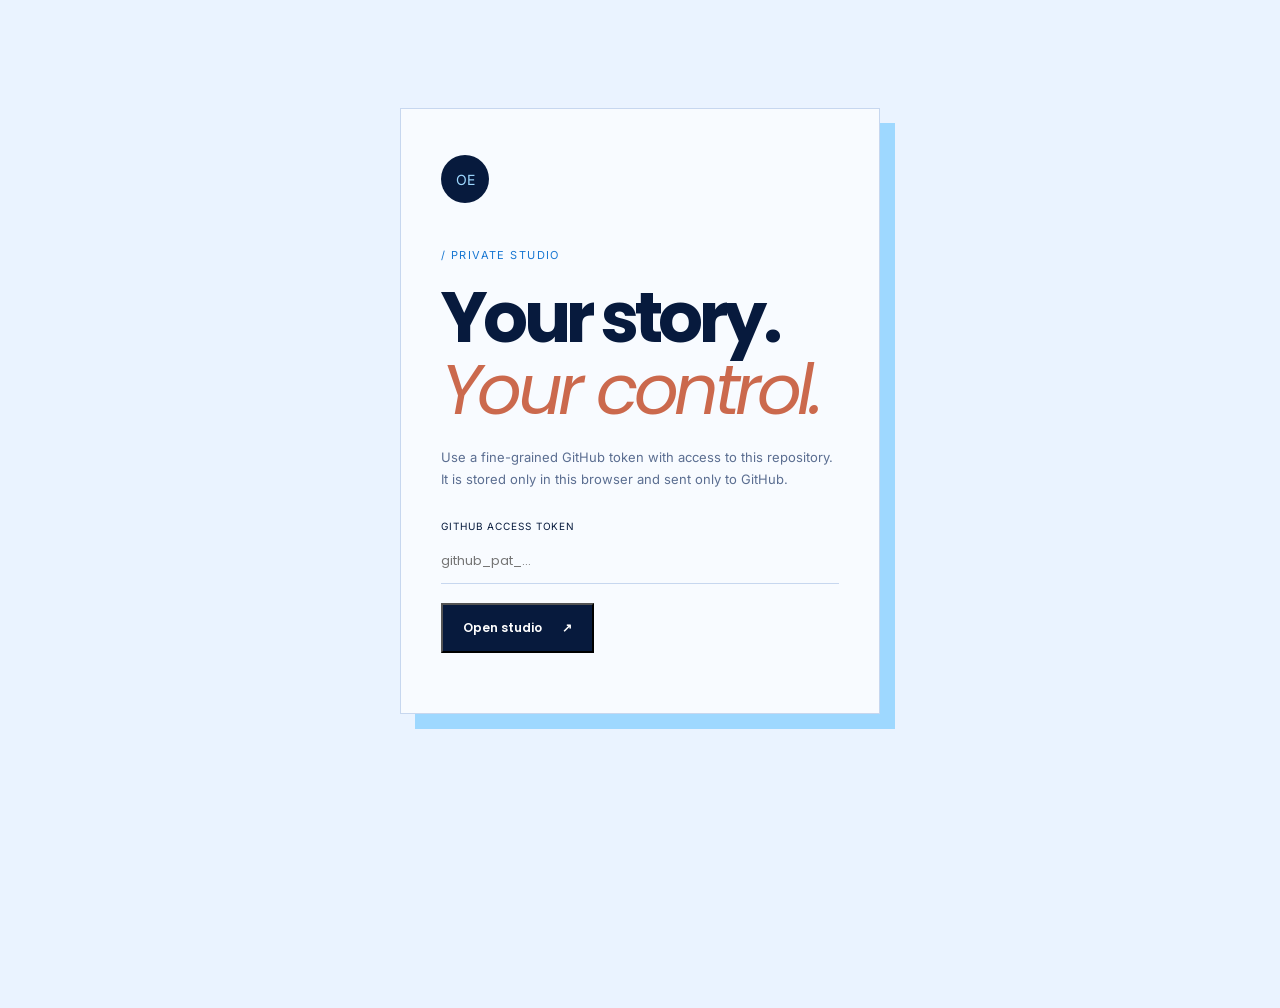
==== commit c1a55906: "Simplify and optimize portfolio landing page Co-authored-by: Copilot App <223556219+Copilot@users.no" ====
--- a/admin.html
+++ b/admin.html
@@ -1,13 +1,13 @@
 <!doctype html>
 <html lang="en">
-<head><meta charset="utf-8"><meta name="viewport" content="width=device-width,initial-scale=1"><title>Omar Elbedawy — Studio</title><link rel="preconnect" href="https://fonts.googleapis.com"><link rel="preconnect" href="https://fonts.gstatic.com" crossorigin><link href="https://fonts.googleapis.com/css2?family=DM+Mono&family=Poppins:wght@400;500;600;700&display=swap" rel="stylesheet"><link rel="icon" type="image/png" href="/favicon/favicon-96x96.png" sizes="96x96"><link rel="icon" type="image/svg+xml" href="/favicon/favicon.svg"><link rel="shortcut icon" href="/favicon/favicon.ico"><link rel="apple-touch-icon" sizes="180x180" href="/favicon/apple-touch-icon.png"><link rel="manifest" href="/favicon/site.webmanifest"><link rel="stylesheet" href="style.css"><link rel="stylesheet" href="admin.css"></head>
+<head><meta charset="utf-8"><meta name="viewport" content="width=device-width,initial-scale=1"><title>Omar Elbedawy — Studio</title><link rel="preconnect" href="https://fonts.googleapis.com"><link rel="preconnect" href="https://fonts.gstatic.com" crossorigin><link href="https://fonts.googleapis.com/css2?family=Inter:wght@400;500;600;700&family=Poppins:wght@500;600;700;800&display=swap" rel="stylesheet"><link rel="icon" type="image/png" href="/favicon/favicon-96x96.png" sizes="96x96"><link rel="icon" type="image/svg+xml" href="/favicon/favicon.svg"><link rel="shortcut icon" href="/favicon/favicon.ico"><link rel="apple-touch-icon" sizes="180x180" href="/favicon/apple-touch-icon.png"><link rel="manifest" href="/favicon/site.webmanifest"><link rel="stylesheet" href="style.css"><link rel="stylesheet" href="admin.css"></head>
 <body class="admin-body">
   <main id="login" class="login-card"><span class="brand-mark">OE</span><div class="section-label">/ PRIVATE STUDIO</div><h1>Your story.<br><em>Your control.</em></h1><p>Use a fine-grained GitHub token with access to this repository. It is stored only in this browser and sent only to GitHub.</p><form id="login-form"><label>GitHub access token<input id="token" type="password" required autocomplete="off" placeholder="github_pat_…"></label><button class="button button-primary" type="submit">Open studio <span>↗</span></button><small id="login-status"></small></form></main>
   <div id="dashboard" hidden><header class="studio-header"><a class="brand" href="/"><span>OE</span><b>Omar Elbedawy · Studio</b></a><div><span class="save-state" id="save-state">Draft not published</span><button id="logout" class="text-button">Lock studio</button></div></header><main class="studio-main"><div class="studio-intro"><div><div class="section-label">/ CONTENT CONTROL</div><h1>Make it <em>yours.</em></h1></div><p>Edit with fields, preview instantly, then publish globally when it feels right.</p></div>
     <form id="content-form">
       <section class="editor-section"><div class="editor-heading"><span>01</span><div><h2>Hero</h2><p>The first impression.</p></div></div><div class="field-grid"><label>Headline<textarea name="hero-title" rows="2"></textarea><small>Use &lt;em&gt;around words&lt;/em&gt; for the italic accent.</small></label><label>Introduction<textarea name="hero-intro" rows="4"></textarea></label></div></section>
       <section class="editor-section"><div class="editor-heading"><span>02</span><div><h2>About</h2><p>Your point of view.</p></div></div><div class="field-grid"><label>Heading<textarea name="about-title" rows="2"></textarea></label><label>Lead<textarea name="about-lead" rows="3"></textarea></label><label class="full">Body<textarea name="about-copy" rows="4"></textarea></label></div></section>
-      <section class="editor-section"><div class="editor-heading"><span>03</span><div><h2>Selected work</h2><p>Show the work you want people to remember.</p></div></div><div id="project-editors"></div></section>
+      <section class="editor-section"><div class="editor-heading"><span>03</span><div><h2>Selected work</h2><p>Edit every project card, including its public link and image.</p></div></div><div id="project-editors"></div></section>
       <section class="editor-section"><div class="editor-heading"><span>04</span><div><h2>Roadmap</h2><p>Your journey, in chapters.</p></div></div><label>Section heading<input name="journey-title"></label><label>Section introduction<textarea name="journey-intro" rows="2"></textarea></label><div id="journey-editors"></div><button type="button" id="add-journey" class="outline-button">+ Add roadmap chapter</button></section>
       <section class="editor-section"><div class="editor-heading"><span>05</span><div><h2>Visibility</h2><p>Choose what is public.</p></div></div><div class="toggle-grid"><label><input type="checkbox" data-visible="about"><span>About</span></label><label><input type="checkbox" data-visible="work"><span>Work</span></label><label><input type="checkbox" data-visible="stack"><span>Toolkit</span></label><label><input type="checkbox" data-visible="journey"><span>Roadmap</span></label><label><input type="checkbox" data-visible="archive"><span>Archive</span></label><label><input type="checkbox" data-visible="contact"><span>Contact</span></label></div></section>
       <section class="editor-section"><div class="editor-heading"><span>06</span><div><h2>Contact</h2><p>Where opportunities find you.</p></div></div><div class="field-grid"><label>Email<input name="contact"></label><label>LinkedIn<input name="linkedin"></label><label>GitHub<input name="github"></label><label>WhatsApp<input name="whatsapp"></label></div></section>
--- a/style.css
+++ b/style.css
@@ -2,3 +2,5 @@
 :root{--ink:#071a3d;--muted:#5b6e91;--paper:#f4f8ff;--cream:#e7f0ff;--line:#c7d7ef;--lime:#9ed8ff;--orange:#1877d2;--serif:Georgia,serif;--mono:"DM Mono",monospace}
 .hero{isolation:isolate}.hero:before{content:"";position:absolute;inset:0 0 0 50%;z-index:-1;background:linear-gradient(90deg,var(--paper) 0%,rgba(244,248,255,.82) 28%,rgba(244,248,255,.18)),var(--hero-image);background-position:center;background-size:cover;opacity:.45;pointer-events:none}
 .portrait-card{background:linear-gradient(135deg,#bde8ff,#4e8ed8);box-shadow:20px 20px 0 #c8dcf5}.floating-note{box-shadow:7px 7px 0 var(--lime)}.marquee{background:var(--lime)}.contact-section{background:#1769b0}.contact-inner .section-label{color:#d9efff}
+:root{--mono:"Inter",Arial,sans-serif;--serif:"Poppins",Arial,sans-serif}
+body{font-family:"Inter",Arial,sans-serif}.brand,h1,h2,h3,.button{font-family:"Poppins",Arial,sans-serif}.site-header{height:72px}.hero{min-height:540px;padding-top:36px;padding-bottom:52px;grid-template-columns:1.08fr .92fr}.hero-copy{max-width:570px}.hero-intro{font-size:15px;line-height:1.65}.hero-meta{margin-top:30px}.hero-art{height:390px}.portrait-card{width:250px;height:320px}.portrait-card img{position:absolute;inset:0;width:100%;height:100%;object-fit:cover;z-index:2;opacity:.92;mix-blend-mode:multiply}.portrait-card img[hidden]{display:none}.portrait-card:after{z-index:3}.portrait-mark,.portrait-caption,.portrait-index{z-index:4}.floating-note{font-family:"Inter",Arial,sans-serif}.marquee{padding:11px 0}.intro-section,.work-section,.stack-section,.journey-section,.additions-section{padding-top:70px;padding-bottom:70px}.intro-layout{gap:55px}.stats-row{margin-top:45px}.work-section{padding-top:70px}.section-heading{margin-bottom:28px}.project-card{min-height:285px;padding:22px 21px}.project-card h3{margin:54px 0 10px;font-size:25px}.project-link{display:block;margin-top:18px;color:inherit;font:600 11px "Inter",Arial,sans-serif;text-decoration:none}.project-link:hover{color:var(--orange)}.project-card.has-project-image{background-image:linear-gradient(180deg,rgba(7,26,61,.9),rgba(7,26,61,.96)),var(--project-image);background-size:cover;background-position:center}.project-card.has-project-image:not(.project-featured){color:white}.project-card.has-project-image:not(.project-featured) p{color:#dce9ff}.stack-section{padding-bottom:75px}.stack-layout{gap:55px;margin-top:25px}.stack-group{margin-bottom:25px}.skill-list{gap:6px}.skill-list span{padding:8px 10px}.contact-inner{padding-top:75px;padding-bottom:70px}.contact-inner h2{font-size:clamp(40px,5vw,68px)}.socials{margin-top:45px}.reveal{animation:rise .65s ease both}.portrait-card{animation:float 5s ease-in-out infinite}@keyframes float{50%{transform:rotate(4deg) translateY(-9px)}}@media(max-width:800px){.hero{padding-top:35px;padding-bottom:45px}.hero-art{height:350px;margin-top:22px}.intro-section,.work-section,.stack-section,.additions-section{padding-top:55px;padding-bottom:55px}.project-card{min-height:280px}.project-card h3{margin-top:45px}}
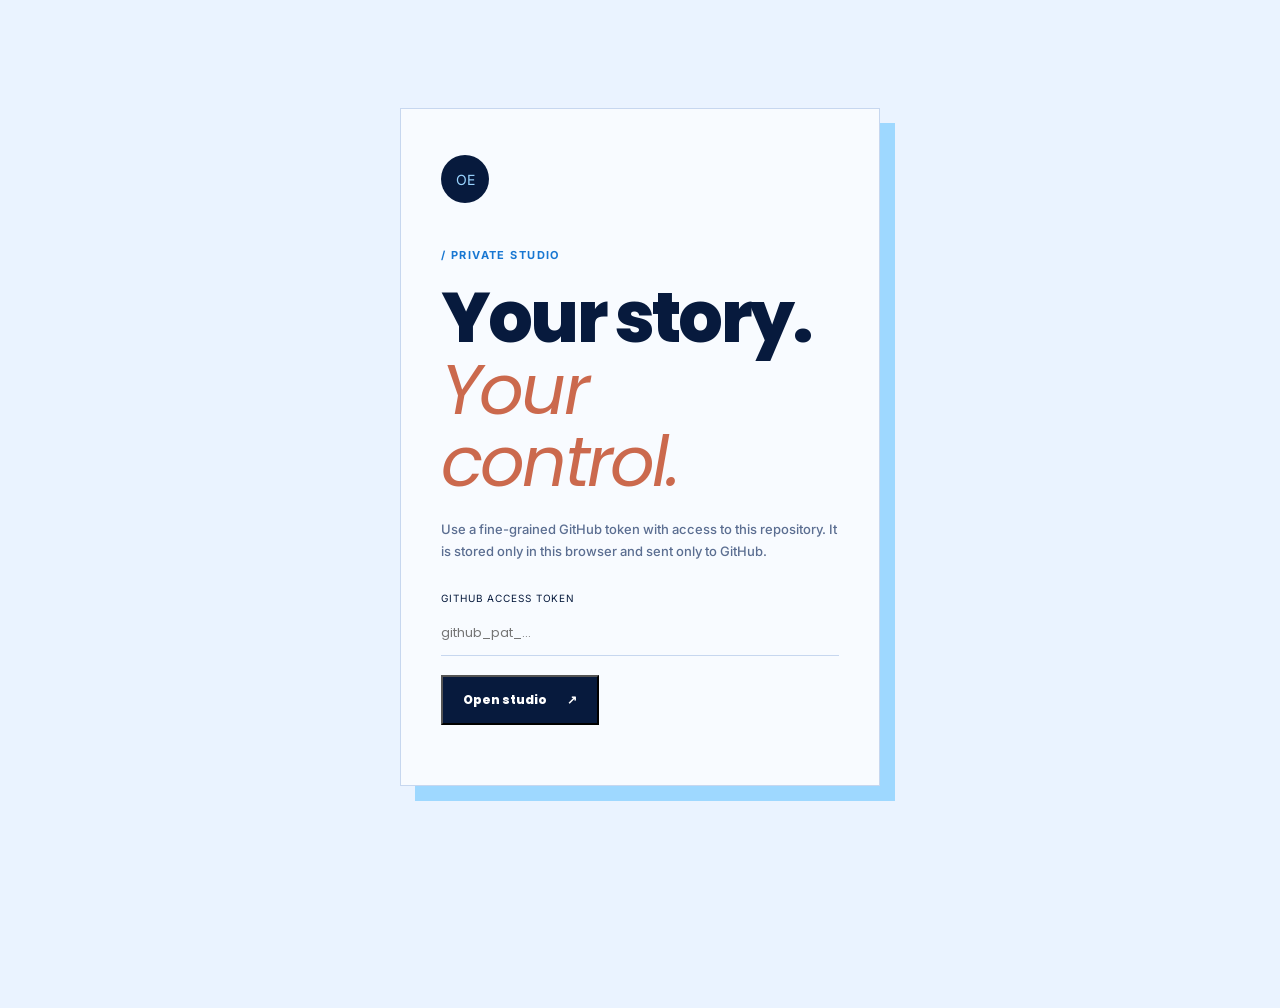
==== commit 5effce92: "Update admin.html" ====
--- a/admin.html
+++ b/admin.html
@@ -5,14 +5,13 @@
   <main id="login" class="login-card"><span class="brand-mark">OE</span><div class="section-label">/ PRIVATE STUDIO</div><h1>Your story.<br><em>Your control.</em></h1><p>Use a fine-grained GitHub token with access to this repository. It is stored only in this browser and sent only to GitHub.</p><form id="login-form"><label>GitHub access token<input id="token" type="password" required autocomplete="off" placeholder="github_pat_…"></label><button class="button button-primary" type="submit">Open studio <span>↗</span></button><small id="login-status"></small></form></main>
   <div id="dashboard" hidden><header class="studio-header"><a class="brand" href="/"><span>OE</span><b>Omar Elbedawy · Studio</b></a><div><span class="save-state" id="save-state">Draft not published</span><button id="logout" class="text-button">Lock studio</button></div></header><main class="studio-main"><div class="studio-intro"><div><div class="section-label">/ CONTENT CONTROL</div><h1>Make it <em>yours.</em></h1></div><p>Edit with fields, preview instantly, then publish globally when it feels right.</p></div>
     <form id="content-form">
-      <section class="editor-section"><div class="editor-heading"><span>01</span><div><h2>Hero</h2><p>The first impression.</p></div></div><div class="field-grid"><label>Headline<textarea name="hero-title" rows="2"></textarea><small>Use &lt;em&gt;around words&lt;/em&gt; for the italic accent.</small></label><label>Introduction<textarea name="hero-intro" rows="4"></textarea></label></div></section>
+      <section class="editor-section"><div class="editor-heading"><span>01</span><div><h2>Hero</h2><p>The first impression.</p></div></div><div class="field-grid"><label>Headline<textarea name="hero-title" rows="2"></textarea></label><label>Introduction<textarea name="hero-intro" rows="4"></textarea></label><label class="file-picker"><input id="hero-file" type="file" accept="image/*"><span id="hero-file-label">Upload hero photo</span></label></div></section>
       <section class="editor-section"><div class="editor-heading"><span>02</span><div><h2>About</h2><p>Your point of view.</p></div></div><div class="field-grid"><label>Heading<textarea name="about-title" rows="2"></textarea></label><label>Lead<textarea name="about-lead" rows="3"></textarea></label><label class="full">Body<textarea name="about-copy" rows="4"></textarea></label></div></section>
       <section class="editor-section"><div class="editor-heading"><span>03</span><div><h2>Selected work</h2><p>Edit every project card, including its public link and image.</p></div></div><div id="project-editors"></div></section>
       <section class="editor-section"><div class="editor-heading"><span>04</span><div><h2>Roadmap</h2><p>Your journey, in chapters.</p></div></div><label>Section heading<input name="journey-title"></label><label>Section introduction<textarea name="journey-intro" rows="2"></textarea></label><div id="journey-editors"></div><button type="button" id="add-journey" class="outline-button">+ Add roadmap chapter</button></section>
-      <section class="editor-section"><div class="editor-heading"><span>05</span><div><h2>Visibility</h2><p>Choose what is public.</p></div></div><div class="toggle-grid"><label><input type="checkbox" data-visible="about"><span>About</span></label><label><input type="checkbox" data-visible="work"><span>Work</span></label><label><input type="checkbox" data-visible="stack"><span>Toolkit</span></label><label><input type="checkbox" data-visible="journey"><span>Roadmap</span></label><label><input type="checkbox" data-visible="archive"><span>Archive</span></label><label><input type="checkbox" data-visible="contact"><span>Contact</span></label></div></section>
+      <section class="editor-section"><div class="editor-heading"><span>05</span><div><h2>Visibility</h2><p>Choose what is public.</p></div></div><div class="toggle-grid"><label><input type="checkbox" data-visible="about"><span>About</span></label><label><input type="checkbox" data-visible="work"><span>Work</span></label><label><input type="checkbox" data-visible="journey"><span>Roadmap</span></label><label><input type="checkbox" data-visible="archive"><span>Achievements</span></label><label><input type="checkbox" data-visible="contact"><span>Contact</span></label></div></section>
       <section class="editor-section"><div class="editor-heading"><span>06</span><div><h2>Contact</h2><p>Where opportunities find you.</p></div></div><div class="field-grid"><label>Email<input name="contact"></label><label>LinkedIn<input name="linkedin"></label><label>GitHub<input name="github"></label><label>WhatsApp<input name="whatsapp"></label></div></section>
-      <section class="editor-section"><div class="editor-heading"><span>07</span><div><h2>Visual direction</h2><p>Use a hosted image as the hero background. Leave blank for the abstract artwork.</p></div></div><label>Hero background image URL<input name="hero-image" type="url" placeholder="https://images.example.com/hero.jpg"></label></section>
-      <section class="editor-section"><div class="editor-heading"><span>08</span><div><h2>Archive</h2><p>Achievements, certificates, and moments.</p></div></div><div class="upload-row"><label>Title<input id="file-title" placeholder="Stanford program certificate"></label><label>Short note<input id="file-description" placeholder="A summer that widened my view"></label><label class="file-picker"><input id="file" type="file"><span id="file-label">Choose image, PDF, video, or any file</span></label><button type="button" id="add-file" class="outline-button">Add to archive</button></div><div id="archive-editors"></div></section>
+      <section class="editor-section"><div class="editor-heading"><span>07</span><div><h2>Milestones & photos</h2><p>Upload certificates, achievements, photos, and other files directly to the repository.</p></div></div><div class="upload-row"><label>Title<input id="file-title" placeholder="Stanford program certificate"></label><label>Short note<input id="file-description" placeholder="A summer that widened my view"></label><label class="file-picker"><input id="file" type="file"><span id="file-label">Choose image, PDF, video, or any file</span></label><button type="button" id="add-file" class="outline-button">Upload milestone</button></div><div id="archive-editors"></div></section>
       <div class="bottom-actions"><button class="button button-primary" type="submit">Publish changes globally <span>↗</span></button><a class="outline-button" href="/" target="_blank">Preview public site ↗</a></div>
     </form></main></div><script src="admin.js"></script>
 </body></html>
--- a/style.css
+++ b/style.css
@@ -4,3 +4,99 @@
 .portrait-card{background:linear-gradient(135deg,#bde8ff,#4e8ed8);box-shadow:20px 20px 0 #c8dcf5}.floating-note{box-shadow:7px 7px 0 var(--lime)}.marquee{background:var(--lime)}.contact-section{background:#1769b0}.contact-inner .section-label{color:#d9efff}
 :root{--mono:"Inter",Arial,sans-serif;--serif:"Poppins",Arial,sans-serif}
 body{font-family:"Inter",Arial,sans-serif}.brand,h1,h2,h3,.button{font-family:"Poppins",Arial,sans-serif}.site-header{height:72px}.hero{min-height:540px;padding-top:36px;padding-bottom:52px;grid-template-columns:1.08fr .92fr}.hero-copy{max-width:570px}.hero-intro{font-size:15px;line-height:1.65}.hero-meta{margin-top:30px}.hero-art{height:390px}.portrait-card{width:250px;height:320px}.portrait-card img{position:absolute;inset:0;width:100%;height:100%;object-fit:cover;z-index:2;opacity:.92;mix-blend-mode:multiply}.portrait-card img[hidden]{display:none}.portrait-card:after{z-index:3}.portrait-mark,.portrait-caption,.portrait-index{z-index:4}.floating-note{font-family:"Inter",Arial,sans-serif}.marquee{padding:11px 0}.intro-section,.work-section,.stack-section,.journey-section,.additions-section{padding-top:70px;padding-bottom:70px}.intro-layout{gap:55px}.stats-row{margin-top:45px}.work-section{padding-top:70px}.section-heading{margin-bottom:28px}.project-card{min-height:285px;padding:22px 21px}.project-card h3{margin:54px 0 10px;font-size:25px}.project-link{display:block;margin-top:18px;color:inherit;font:600 11px "Inter",Arial,sans-serif;text-decoration:none}.project-link:hover{color:var(--orange)}.project-card.has-project-image{background-image:linear-gradient(180deg,rgba(7,26,61,.9),rgba(7,26,61,.96)),var(--project-image);background-size:cover;background-position:center}.project-card.has-project-image:not(.project-featured){color:white}.project-card.has-project-image:not(.project-featured) p{color:#dce9ff}.stack-section{padding-bottom:75px}.stack-layout{gap:55px;margin-top:25px}.stack-group{margin-bottom:25px}.skill-list{gap:6px}.skill-list span{padding:8px 10px}.contact-inner{padding-top:75px;padding-bottom:70px}.contact-inner h2{font-size:clamp(40px,5vw,68px)}.socials{margin-top:45px}.reveal{animation:rise .65s ease both}.portrait-card{animation:float 5s ease-in-out infinite}@keyframes float{50%{transform:rotate(4deg) translateY(-9px)}}@media(max-width:800px){.hero{padding-top:35px;padding-bottom:45px}.hero-art{height:350px;margin-top:22px}.intro-section,.work-section,.stack-section,.additions-section{padding-top:55px;padding-bottom:55px}.project-card{min-height:280px}.project-card h3{margin-top:45px}}
+.portrait-card img{opacity:1;mix-blend-mode:normal}.portrait-card.has-photo:after,.portrait-card.has-photo .portrait-mark,.portrait-card.has-photo .portrait-caption{display:none}.project-card.has-project-image{background-image:linear-gradient(180deg,rgba(7,26,61,.38),rgba(7,26,61,.84)),var(--project-image)}
+.timeline-image{width:110px;height:78px;object-fit:cover;border-radius:10px;float:right;margin:0 0 12px 18px;box-shadow:0 8px 20px rgba(7,26,61,.12)}.timeline-item:has(.timeline-image){min-height:120px}
+
+/* ===== Top contact bar (always at the very top) ===== */
+.top-bar{background:var(--ink);color:#fff;font-family:"Inter",Arial,sans-serif}
+.top-bar-inner{display:flex;align-items:center;justify-content:space-between;gap:18px;padding:10px 32px;flex-wrap:wrap}
+.top-email{display:flex;align-items:center;gap:8px;color:#fff;text-decoration:none;font-size:13px;font-weight:700;letter-spacing:.01em}
+.top-email svg{width:17px;height:17px;fill:var(--lime);flex:none}
+.top-email:hover{color:var(--lime)}
+.top-socials{display:flex;align-items:center;gap:14px}
+.top-socials a{display:flex;align-items:center;justify-content:center;width:30px;height:30px;border-radius:50%;background:rgba(255,255,255,.1);transition:.2s}
+.top-socials a svg{width:16px;height:16px;fill:#fff}
+.top-socials a:hover{background:var(--lime)}
+.top-socials a:hover svg{fill:var(--ink)}
+@media(max-width:640px){.top-bar-inner{padding:9px 20px;gap:10px}.top-email span{display:none}.top-email svg{width:19px;height:19px}}
+
+/* ===== Hero: big, clear background photo only — no floating card ===== */
+.hero{min-height:640px;display:flex;align-items:center;position:relative;isolation:isolate;padding:0}
+.hero:before{content:"";position:absolute;inset:0;z-index:-1;background-image:linear-gradient(100deg,rgba(7,26,61,.92) 0%,rgba(7,26,61,.72) 38%,rgba(7,26,61,.42) 100%),var(--hero-image);background-position:center;background-size:cover;opacity:1}
+.hero-copy{max-width:640px;padding-top:90px;padding-bottom:90px}
+.hero .eyebrow{color:#dfe9ff}
+.hero .eyebrow i{background:var(--lime)}
+.hero h1{color:#fff;font-weight:800}
+.hero-intro{color:#e4ebff;font-weight:500;font-size:17px}
+.hero-meta{color:#c6d3f2}
+.hero-meta b{color:var(--lime)}
+@media(max-width:800px){.hero{min-height:520px}.hero-copy{padding-top:60px;padding-bottom:60px}}
+
+/* ===== Bold + clear pass: heavier weights everywhere ===== */
+body{font-weight:500}
+h1,h2,h3{font-weight:800;letter-spacing:-.04em}
+.hero-intro,.large-copy,.muted-copy,.section-heading>p,.project-card p,.timeline-item p,.dynamic-card p,.contact-inner>p{font-weight:600}
+.eyebrow,.section-label,.project-type,.timeline-date,.skill-list span,.tags span{font-weight:700}
+.button{font-weight:800}
+.email-link{font-weight:800}
+
+/* ===== Bigger photos ===== */
+.project-card{min-height:340px}
+.project-card h3{font-size:29px}
+.timeline-image{width:190px;height:140px;border-radius:14px}
+.timeline-item{grid-template-columns:170px 1fr 10px}
+.dynamic-card img{height:230px}
+@media(max-width:800px){.timeline-image{width:130px;height:96px}}
+
+/* ===== Certificate / photo buttons (replace old external-link anchors) ===== */
+.project-link{background:none;border:none;padding:0;cursor:pointer;font:800 11px "Inter",Arial,sans-serif;color:inherit;text-align:left}
+.timeline-item .project-link{margin-top:14px;text-decoration:underline;text-underline-offset:3px}
+.timeline-item .project-link:hover{color:var(--orange)}
+.project-arrow{background:none;border:none;padding:0;cursor:pointer;display:block;margin-top:20px;font:800 10px "Inter",Arial,sans-serif;color:inherit;text-decoration:underline;text-underline-offset:3px}
+
+/* ===== Inline lightbox: photos & certificates open ON the page ===== */
+.lightbox{position:fixed;inset:0;z-index:100;display:flex;align-items:center;justify-content:center;padding:26px}
+.lightbox[hidden]{display:none}
+.lightbox-backdrop{position:absolute;inset:0;background:rgba(7,26,61,.86)}
+.lightbox-panel{position:relative;z-index:1;background:#fff;max-width:min(920px,94vw);max-height:90vh;width:100%;padding:22px;overflow:auto;border-radius:14px;box-shadow:0 30px 80px rgba(7,26,61,.35)}
+.lightbox-close{position:absolute;top:14px;right:14px;width:38px;height:38px;border-radius:50%;border:1px solid var(--line);background:#fff;font-size:16px;font-weight:800;cursor:pointer;z-index:2}
+.lightbox-close:hover{background:var(--ink);color:#fff;border-color:var(--ink)}
+.lightbox-title{margin:0 44px 16px 0;font-size:20px;font-weight:800}
+.lightbox-body img{width:100%;height:auto;max-height:78vh;object-fit:contain;border-radius:8px;display:block}
+.lightbox-body iframe{width:100%;height:78vh;border:0;border-radius:8px}
+.lightbox-body video{width:100%;max-height:78vh;border-radius:8px;display:block}
+.lightbox-fallback{padding:30px 0;text-align:center}
+.lightbox-fallback p{font-weight:600;margin-bottom:18px}
+@media(max-width:640px){.lightbox{padding:0}.lightbox-panel{max-height:100vh;height:100%;border-radius:0}.lightbox-body iframe,.lightbox-body video{height:65vh}}
+
+/* ===== Brand mark: personal signature instead of "OE" ===== */
+.brand-mark{height:34px;width:auto;display:block;mix-blend-mode:multiply}
+@media(max-width:640px){.brand-mark{height:28px}}
+
+/* ===== Hero v2: photo confined to the right half, left side stays plain (no color bleed) ===== */
+.hero{min-height:auto;display:block;position:relative;isolation:isolate;padding:0}
+.hero:before{content:none}
+.hero-grid{display:grid;grid-template-columns:1.15fr 1fr;gap:56px;align-items:stretch;padding-top:78px;padding-bottom:78px}
+.hero-copy{max-width:none;padding:0;display:flex;flex-direction:column;justify-content:center}
+.hero .eyebrow{color:var(--muted)}
+.hero .eyebrow i{background:var(--orange)}
+.hero h1{color:var(--ink)}
+.hero-intro{color:var(--muted);font-weight:600}
+.hero-meta{color:var(--muted)}
+.hero-meta b{color:var(--orange)}
+.hero-photo{background-image:var(--hero-image);background-size:cover;background-position:center;border-radius:18px;min-height:380px;box-shadow:0 25px 60px rgba(7,26,61,.16)}
+@media(max-width:900px){.hero-grid{grid-template-columns:1fr;gap:26px;padding-top:48px;padding-bottom:40px}.hero-photo{min-height:260px}}
+
+/* ===== Hero social row, right under the buttons ===== */
+.hero-socials{display:flex;align-items:center;gap:12px;margin-top:26px}
+.hero-socials a{display:flex;align-items:center;justify-content:center;width:38px;height:38px;border-radius:50%;border:1px solid var(--line);transition:.2s}
+.hero-socials a svg{width:17px;height:17px;fill:var(--ink)}
+.hero-socials a span{display:none}
+.hero-socials a:hover{background:var(--ink);border-color:var(--ink)}
+.hero-socials a:hover svg{fill:#fff}
+
+/* ===== Bottom contact socials: fixed alignment (icon + label, evenly spaced) ===== */
+.socials{display:flex;flex-wrap:wrap;align-items:center;gap:14px;margin-top:56px}
+.socials a{display:flex;align-items:center;gap:9px;font:700 12px "Inter",Arial,sans-serif;color:var(--ink);padding:11px 18px;border:1px solid rgba(7,26,61,.22);border-radius:999px;transition:.2s;text-decoration:none}
+.socials a svg{width:16px;height:16px;fill:currentColor;flex:none}
+.socials a:hover{background:var(--ink);color:#fff;border-color:var(--ink)}
